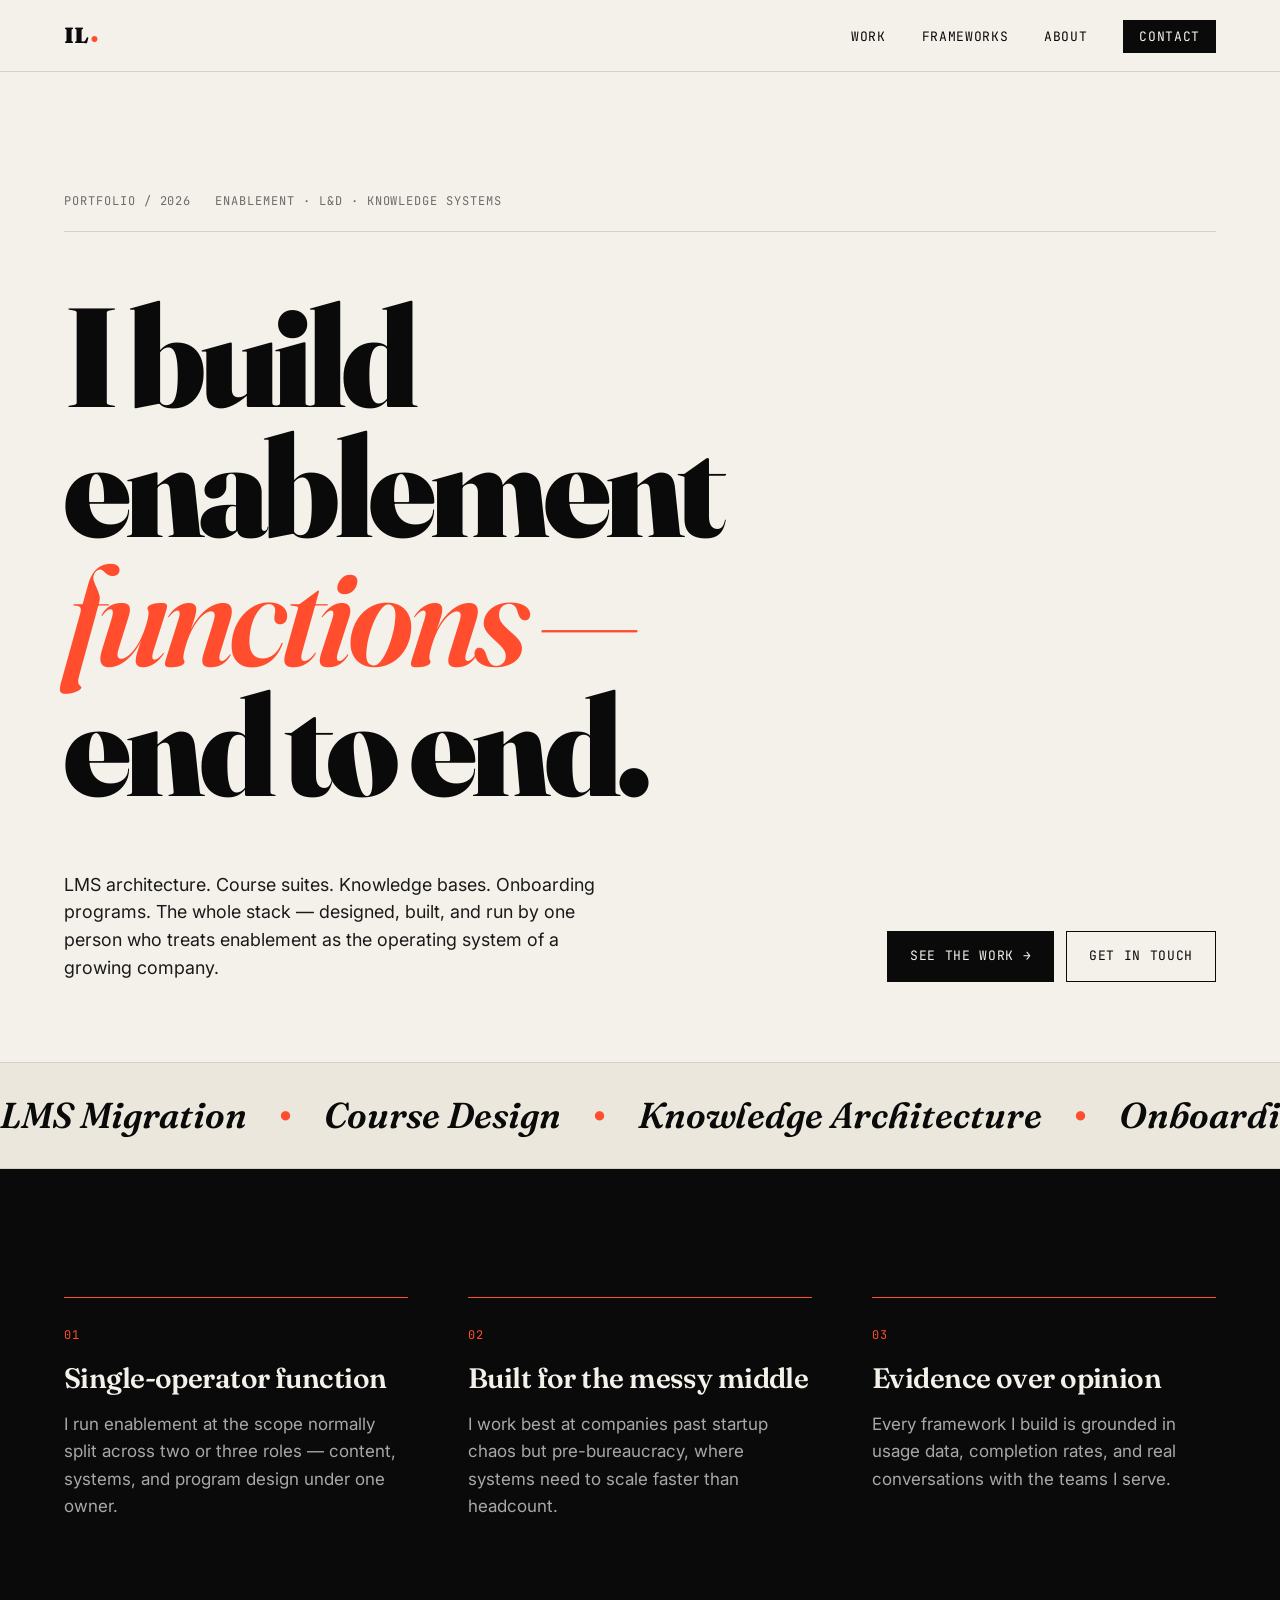
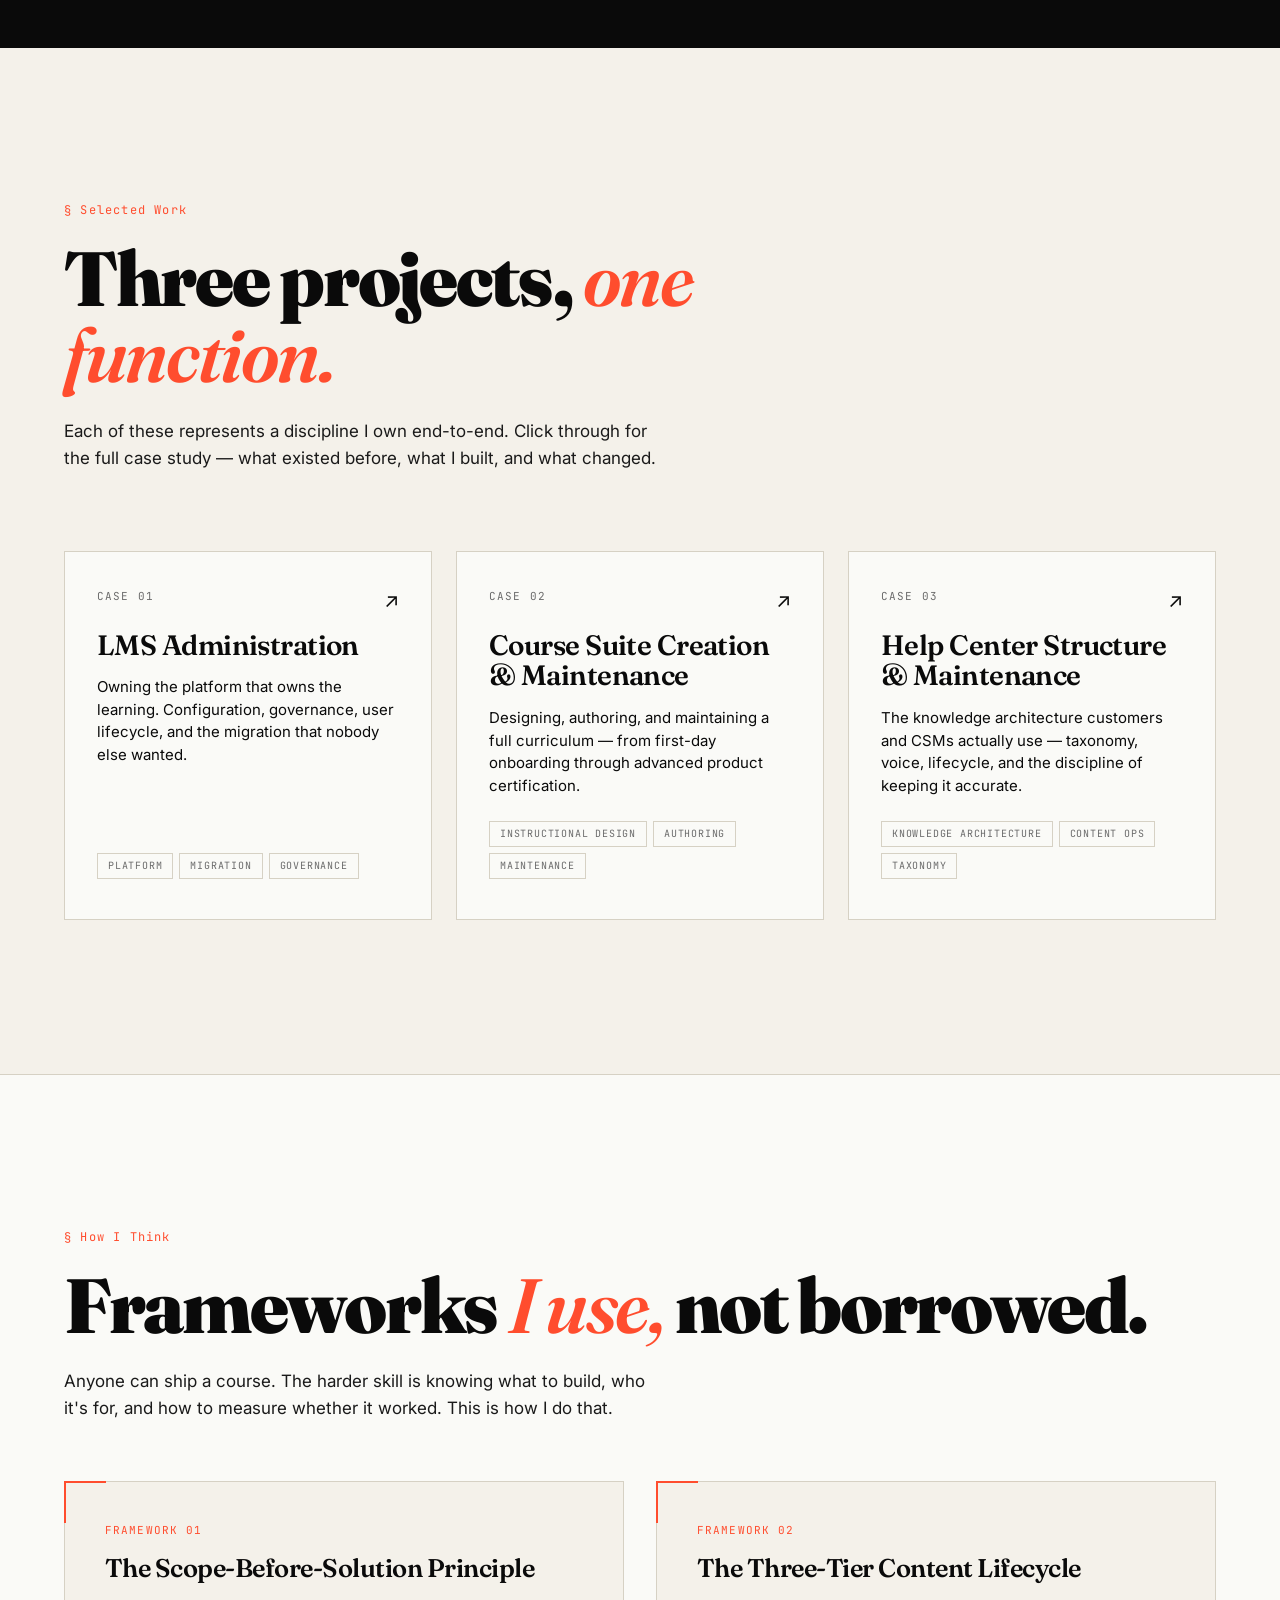
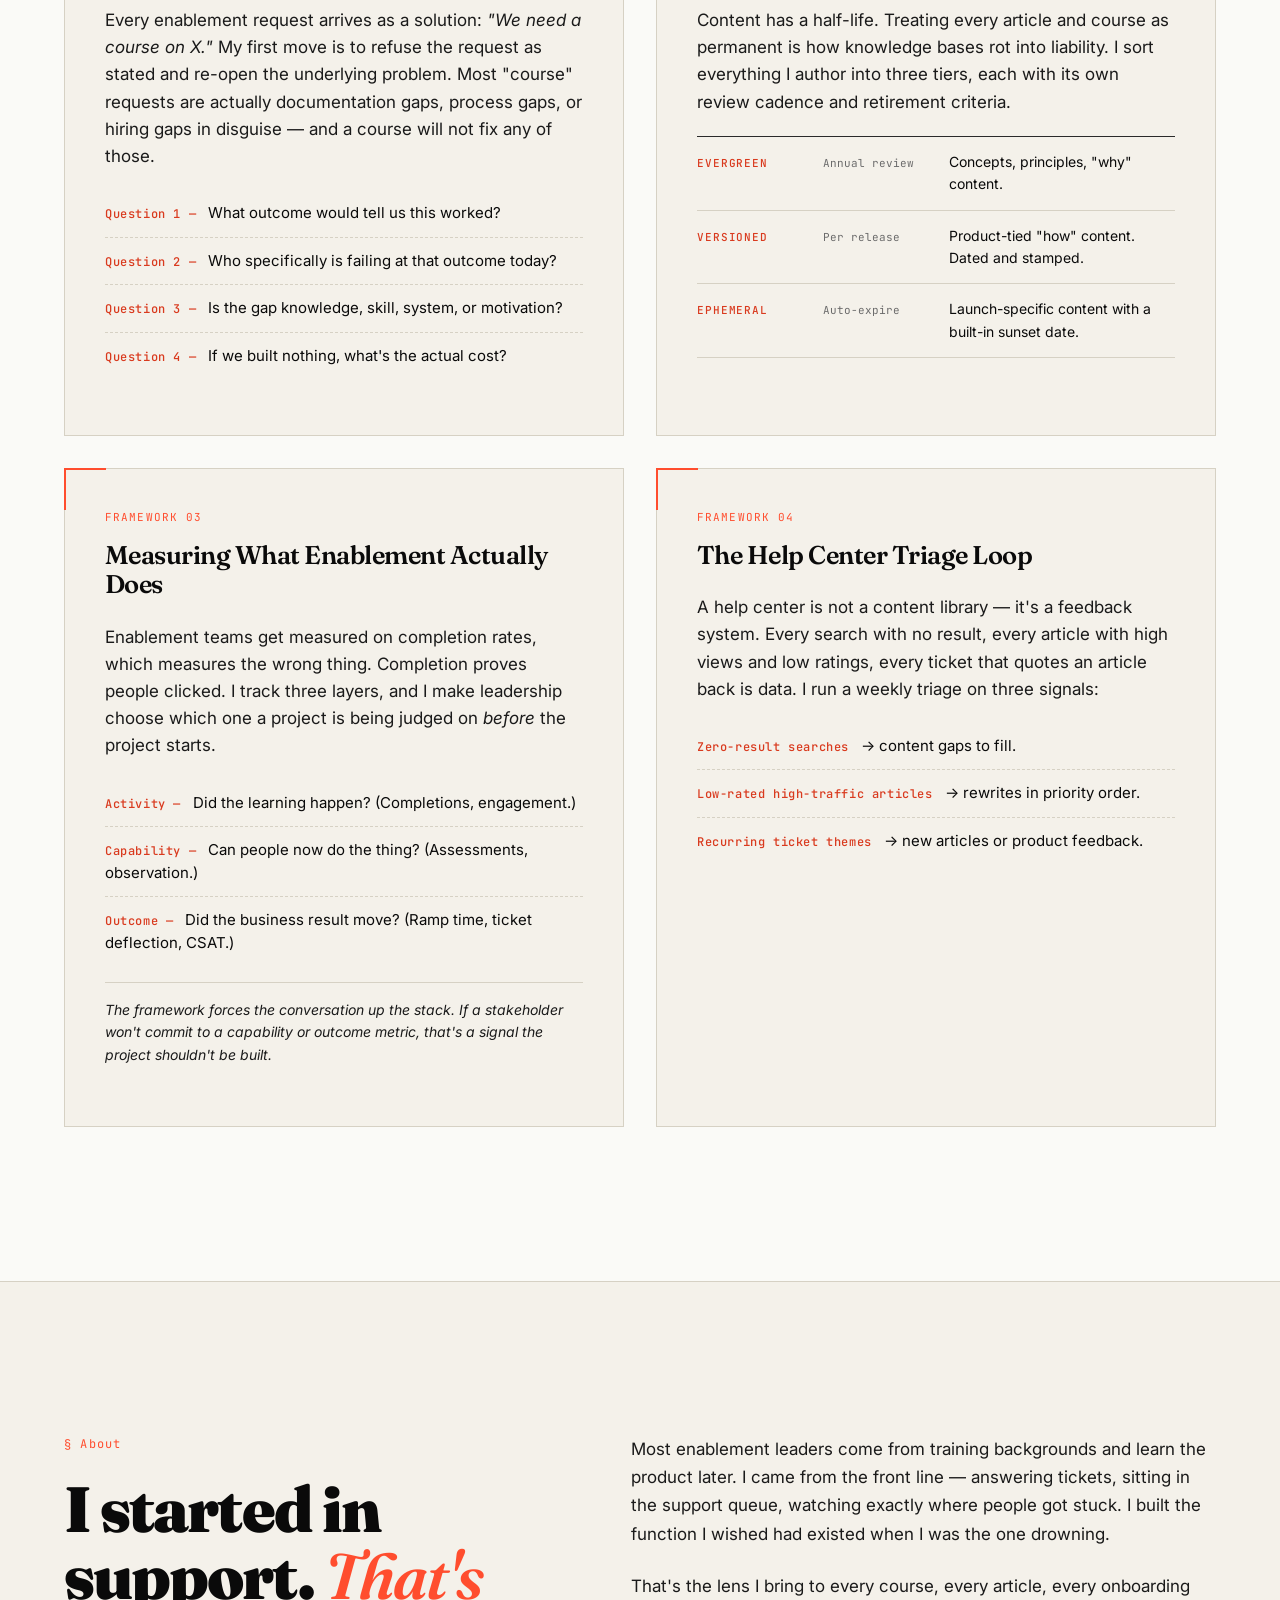
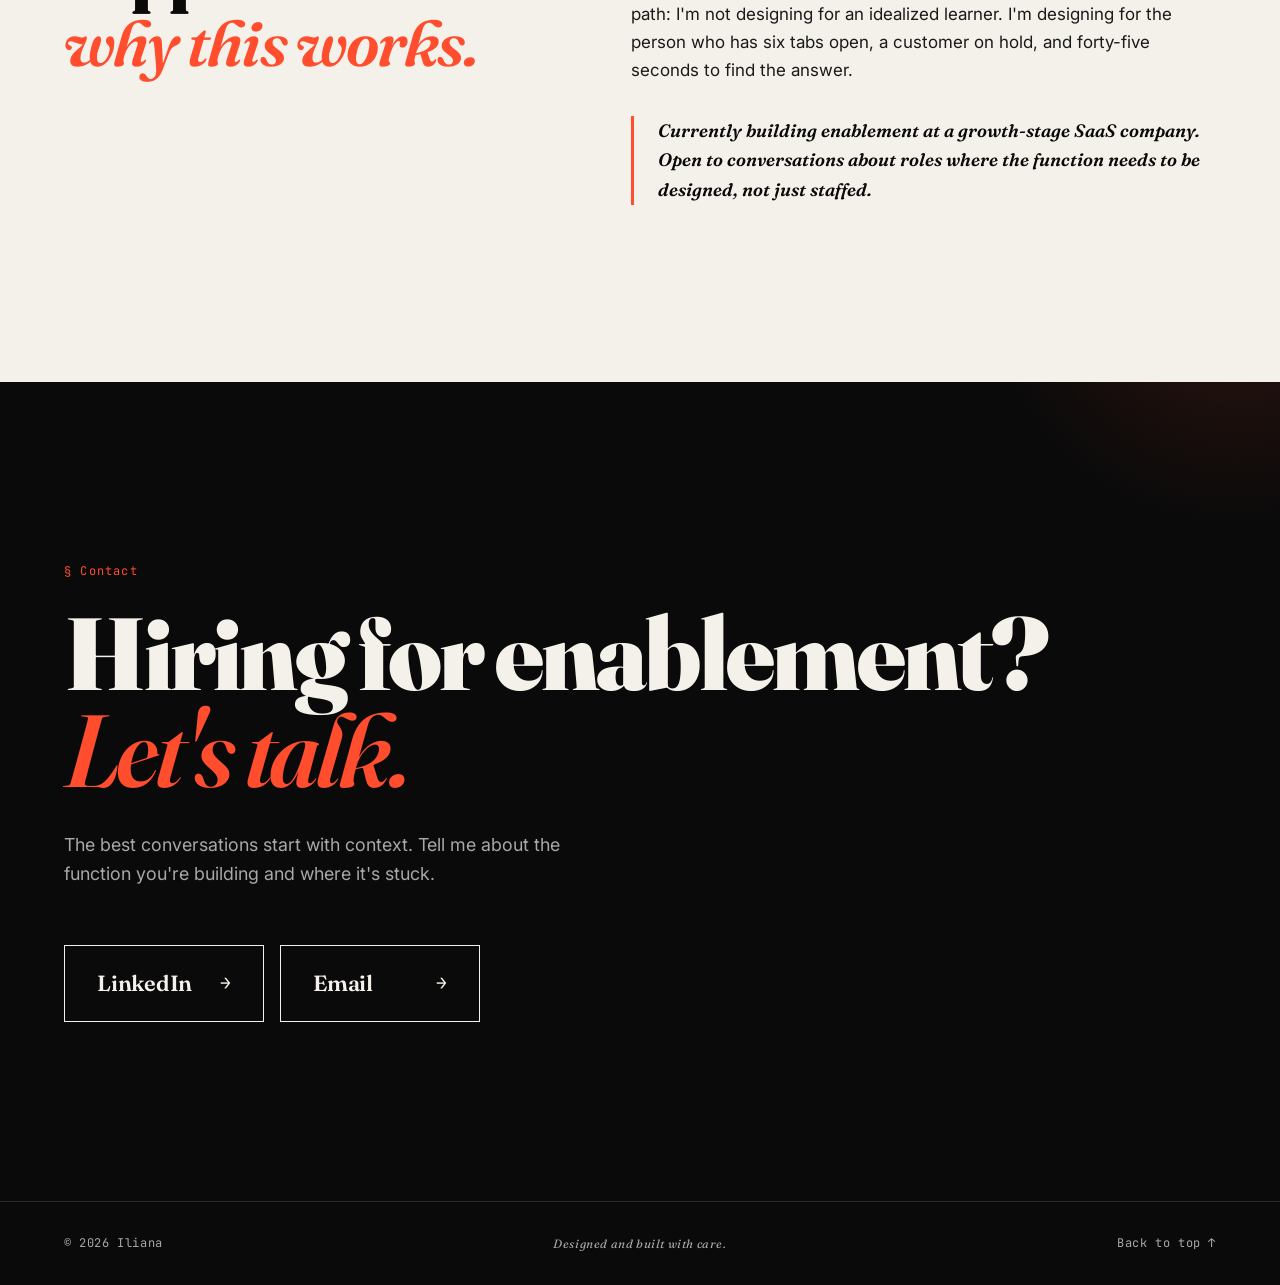
==== index.html @ b363c261 "Add files via upload" ====
<!DOCTYPE html>
<html lang="en">
<head>
<meta charset="UTF-8">
<meta name="viewport" content="width=device-width, initial-scale=1.0">
<title>Iliana — Enablement, Built From Scratch</title>
<meta name="description" content="Enablement leader specializing in LMS architecture, course design, and knowledge systems for fast-moving SaaS companies.">
<link rel="preconnect" href="https://fonts.googleapis.com">
<link rel="preconnect" href="https://fonts.gstatic.com" crossorigin>
<link href="https://fonts.googleapis.com/css2?family=Fraunces:opsz,wght@9..144,400;9..144,600;9..144,900&family=Inter:wght@400;500;600&family=JetBrains+Mono:wght@400;500&display=swap" rel="stylesheet">
<link rel="stylesheet" href="styles.css">
</head>
<body>

<!-- TOP NAV -->
<nav class="nav">
  <div class="nav-inner">
    <a href="#top" class="nav-mark">IL<span class="dot">●</span></a>
    <ul class="nav-links">
      <li><a href="#work">Work</a></li>
      <li><a href="#frameworks">Frameworks</a></li>
      <li><a href="#about">About</a></li>
      <li><a href="#contact" class="nav-cta">Contact</a></li>
    </ul>
  </div>
</nav>

<!-- HERO -->
<header id="top" class="hero">
  <div class="hero-meta">
    <span class="meta-item">PORTFOLIO / 2026</span>
    <span class="meta-item">ENABLEMENT · L&D · KNOWLEDGE SYSTEMS</span>
  </div>

  <h1 class="hero-headline">
    <span class="line">I build</span>
    <span class="line">enablement</span>
    <span class="line italic">functions —</span>
    <span class="line">end to end.</span>
  </h1>

  <div class="hero-sub">
    <p>
      LMS architecture. Course suites. Knowledge bases. Onboarding programs.
      The whole stack — designed, built, and run by one person who treats
      enablement as the operating system of a growing company.
    </p>
    <div class="hero-actions">
      <a href="#work" class="btn-primary">See the work →</a>
      <a href="#contact" class="btn-ghost">Get in touch</a>
    </div>
  </div>

  <div class="hero-marquee" aria-hidden="true">
    <div class="marquee-track">
      <span>LMS Migration</span><span>●</span>
      <span>Course Design</span><span>●</span>
      <span>Knowledge Architecture</span><span>●</span>
      <span>Onboarding</span><span>●</span>
      <span>Needs Analysis</span><span>●</span>
      <span>Content Strategy</span><span>●</span>
      <span>LMS Migration</span><span>●</span>
      <span>Course Design</span><span>●</span>
      <span>Knowledge Architecture</span><span>●</span>
      <span>Onboarding</span><span>●</span>
      <span>Needs Analysis</span><span>●</span>
      <span>Content Strategy</span><span>●</span>
    </div>
  </div>
</header>

<!-- POSITIONING STRIP -->
<section class="strip">
  <div class="strip-inner">
    <div class="strip-block">
      <span class="strip-num">01</span>
      <h3>Single-operator function</h3>
      <p>I run enablement at the scope normally split across two or three roles — content, systems, and program design under one owner.</p>
    </div>
    <div class="strip-block">
      <span class="strip-num">02</span>
      <h3>Built for the messy middle</h3>
      <p>I work best at companies past startup chaos but pre-bureaucracy, where systems need to scale faster than headcount.</p>
    </div>
    <div class="strip-block">
      <span class="strip-num">03</span>
      <h3>Evidence over opinion</h3>
      <p>Every framework I build is grounded in usage data, completion rates, and real conversations with the teams I serve.</p>
    </div>
  </div>
</section>

<!-- WORK -->
<section id="work" class="work">
  <div class="section-head">
    <span class="kicker">§ Selected Work</span>
    <h2 class="section-title">Three projects, <em>one function.</em></h2>
    <p class="section-lede">
      Each of these represents a discipline I own end-to-end. Click through
      for the full case study — what existed before, what I built, and what changed.
    </p>
  </div>

  <div class="case-grid">
    <a href="case-lms.html" class="case-card">
      <div class="case-num">CASE 01</div>
      <h3 class="case-title">LMS Administration</h3>
      <p class="case-desc">
        Owning the platform that owns the learning. Configuration, governance,
        user lifecycle, and the migration that nobody else wanted.
      </p>
      <div class="case-tags">
        <span>Platform</span><span>Migration</span><span>Governance</span>
      </div>
      <div class="case-arrow">↗</div>
    </a>

    <a href="case-courses.html" class="case-card">
      <div class="case-num">CASE 02</div>
      <h3 class="case-title">Course Suite Creation &amp; Maintenance</h3>
      <p class="case-desc">
        Designing, authoring, and maintaining a full curriculum — from
        first-day onboarding through advanced product certification.
      </p>
      <div class="case-tags">
        <span>Instructional Design</span><span>Authoring</span><span>Maintenance</span>
      </div>
      <div class="case-arrow">↗</div>
    </a>

    <a href="case-helpcenter.html" class="case-card">
      <div class="case-num">CASE 03</div>
      <h3 class="case-title">Help Center Structure &amp; Maintenance</h3>
      <p class="case-desc">
        The knowledge architecture customers and CSMs actually use —
        taxonomy, voice, lifecycle, and the discipline of keeping it accurate.
      </p>
      <div class="case-tags">
        <span>Knowledge Architecture</span><span>Content Ops</span><span>Taxonomy</span>
      </div>
      <div class="case-arrow">↗</div>
    </a>
  </div>
</section>

<!-- FRAMEWORKS -->
<section id="frameworks" class="frameworks">
  <div class="section-head">
    <span class="kicker">§ How I Think</span>
    <h2 class="section-title">Frameworks <em>I use,</em> not borrowed.</h2>
    <p class="section-lede">
      Anyone can ship a course. The harder skill is knowing what to build,
      who it's for, and how to measure whether it worked. This is how I do that.
    </p>
  </div>

  <div class="fw-grid">

    <article class="fw-card">
      <header class="fw-head">
        <span class="fw-tag">FRAMEWORK 01</span>
        <h3>The Scope-Before-Solution Principle</h3>
      </header>
      <p>
        Every enablement request arrives as a solution: <em>"We need a course on X."</em>
        My first move is to refuse the request as stated and re-open the underlying problem.
        Most "course" requests are actually documentation gaps, process gaps, or hiring gaps
        in disguise — and a course will not fix any of those.
      </p>
      <ul class="fw-list">
        <li><strong>Question 1 —</strong> What outcome would tell us this worked?</li>
        <li><strong>Question 2 —</strong> Who specifically is failing at that outcome today?</li>
        <li><strong>Question 3 —</strong> Is the gap knowledge, skill, system, or motivation?</li>
        <li><strong>Question 4 —</strong> If we built nothing, what's the actual cost?</li>
      </ul>
    </article>

    <article class="fw-card">
      <header class="fw-head">
        <span class="fw-tag">FRAMEWORK 02</span>
        <h3>The Three-Tier Content Lifecycle</h3>
      </header>
      <p>
        Content has a half-life. Treating every article and course as permanent is
        how knowledge bases rot into liability. I sort everything I author into three tiers,
        each with its own review cadence and retirement criteria.
      </p>
      <div class="tier-table">
        <div class="tier-row">
          <span class="tier-label">EVERGREEN</span>
          <span class="tier-cad">Annual review</span>
          <span class="tier-desc">Concepts, principles, "why" content.</span>
        </div>
        <div class="tier-row">
          <span class="tier-label">VERSIONED</span>
          <span class="tier-cad">Per release</span>
          <span class="tier-desc">Product-tied "how" content. Dated and stamped.</span>
        </div>
        <div class="tier-row">
          <span class="tier-label">EPHEMERAL</span>
          <span class="tier-cad">Auto-expire</span>
          <span class="tier-desc">Launch-specific content with a built-in sunset date.</span>
        </div>
      </div>
    </article>

    <article class="fw-card">
      <header class="fw-head">
        <span class="fw-tag">FRAMEWORK 03</span>
        <h3>Measuring What Enablement Actually Does</h3>
      </header>
      <p>
        Enablement teams get measured on completion rates, which measures the wrong thing.
        Completion proves people clicked. I track three layers, and I make leadership choose
        which one a project is being judged on <em>before</em> the project starts.
      </p>
      <ul class="fw-list">
        <li><strong>Activity —</strong> Did the learning happen? (Completions, engagement.)</li>
        <li><strong>Capability —</strong> Can people now do the thing? (Assessments, observation.)</li>
        <li><strong>Outcome —</strong> Did the business result move? (Ramp time, ticket deflection, CSAT.)</li>
      </ul>
      <p class="fw-coda">
        The framework forces the conversation up the stack. If a stakeholder won't commit
        to a capability or outcome metric, that's a signal the project shouldn't be built.
      </p>
    </article>

    <article class="fw-card">
      <header class="fw-head">
        <span class="fw-tag">FRAMEWORK 04</span>
        <h3>The Help Center Triage Loop</h3>
      </header>
      <p>
        A help center is not a content library — it's a feedback system. Every search
        with no result, every article with high views and low ratings, every ticket
        that quotes an article back is data. I run a weekly triage on three signals:
      </p>
      <ul class="fw-list">
        <li><strong>Zero-result searches</strong> → content gaps to fill.</li>
        <li><strong>Low-rated high-traffic articles</strong> → rewrites in priority order.</li>
        <li><strong>Recurring ticket themes</strong> → new articles or product feedback.</li>
      </ul>
    </article>

  </div>
</section>

<!-- ABOUT -->
<section id="about" class="about">
  <div class="about-grid">
    <div class="about-left">
      <span class="kicker">§ About</span>
      <h2>I started in support. <em>That's why this works.</em></h2>
    </div>
    <div class="about-right">
      <p>
        Most enablement leaders come from training backgrounds and learn the
        product later. I came from the front line — answering tickets, sitting
        in the support queue, watching exactly where people got stuck. I built
        the function I wished had existed when I was the one drowning.
      </p>
      <p>
        That's the lens I bring to every course, every article, every onboarding
        path: I'm not designing for an idealized learner. I'm designing for the
        person who has six tabs open, a customer on hold, and forty-five seconds
        to find the answer.
      </p>
      <p class="about-coda">
        Currently building enablement at a growth-stage SaaS company. Open to
        conversations about roles where the function needs to be designed,
        not just staffed.
      </p>
    </div>
  </div>
</section>

<!-- CONTACT -->
<section id="contact" class="contact">
  <div class="contact-inner">
    <span class="kicker light">§ Contact</span>
    <h2 class="contact-headline">
      Hiring for enablement?<br>
      <em>Let's talk.</em>
    </h2>
    <p class="contact-sub">
      The best conversations start with context. Tell me about the function
      you're building and where it's stuck.
    </p>
    <div class="contact-links">
      <a href="https://www.linkedin.com/in/ilianagarcia22/" target="_blank" rel="noopener" class="contact-btn">
        <span class="btn-label">LinkedIn</span>
        <span class="btn-arrow">→</span>
      </a>
      <a href="mailto:ilianag33@gmail.com" class="contact-btn">
        <span class="btn-label">Email</span>
        <span class="btn-arrow">→</span>
      </a>
    </div>
  </div>
</section>

<!-- FOOTER -->
<footer class="footer">
  <div class="footer-inner">
    <span>© 2026 Iliana</span>
    <span class="footer-mid">Designed and built with care.</span>
    <a href="#top">Back to top ↑</a>
  </div>
</footer>

</body>
</html>
---- styles.css ----
/* ==========================================================================
   PORTFOLIO — BOLD EDITORIAL
   Black, bone, electric coral. Fraunces display, Inter body, JetBrains mono.
   ========================================================================== */

:root {
  --ink: #0a0a0a;
  --ink-soft: #1a1a1a;
  --bone: #f4f1ea;
  --bone-soft: #ebe7dd;
  --paper: #fafaf7;
  --rule: #2a2a2a;
  --rule-light: #d6d1c4;
  --accent: #ff4d2e;
  --accent-deep: #d93a1e;
  --muted: #6b6b6b;
  --muted-light: #a8a8a8;

  --serif: 'Fraunces', 'Times New Roman', serif;
  --sans: 'Inter', system-ui, sans-serif;
  --mono: 'JetBrains Mono', 'Courier New', monospace;

  --container: 1280px;
  --gutter: clamp(24px, 5vw, 80px);
}

* { box-sizing: border-box; margin: 0; padding: 0; }

html { scroll-behavior: smooth; }

body {
  background: var(--bone);
  color: var(--ink);
  font-family: var(--sans);
  font-size: 17px;
  line-height: 1.6;
  -webkit-font-smoothing: antialiased;
  text-rendering: optimizeLegibility;
}

a { color: inherit; text-decoration: none; }

em { font-style: italic; }

/* ============== NAV ============== */
.nav {
  position: sticky;
  top: 0;
  z-index: 100;
  background: rgba(244, 241, 234, 0.85);
  backdrop-filter: blur(12px);
  border-bottom: 1px solid var(--rule-light);
}

.nav-inner {
  max-width: var(--container);
  margin: 0 auto;
  padding: 18px var(--gutter);
  display: flex;
  align-items: center;
  justify-content: space-between;
}

.nav-mark {
  font-family: var(--serif);
  font-weight: 900;
  font-size: 22px;
  letter-spacing: -0.02em;
  display: flex;
  align-items: baseline;
  gap: 2px;
}

.nav-mark .dot {
  color: var(--accent);
  font-size: 14px;
}

.nav-links {
  display: flex;
  gap: 36px;
  list-style: none;
  align-items: center;
}

.nav-links a {
  font-family: var(--mono);
  font-size: 13px;
  text-transform: uppercase;
  letter-spacing: 0.05em;
  color: var(--ink);
  position: relative;
  padding: 4px 0;
  transition: color 0.2s;
}

.nav-links a::after {
  content: '';
  position: absolute;
  bottom: 0;
  left: 0;
  width: 0;
  height: 1px;
  background: var(--accent);
  transition: width 0.3s ease;
}

.nav-links a:hover::after { width: 100%; }

.nav-links .nav-cta {
  background: var(--ink);
  color: var(--bone);
  padding: 8px 16px;
}

.nav-links .nav-cta::after { display: none; }
.nav-links .nav-cta:hover { background: var(--accent); }

/* ============== HERO ============== */
.hero {
  max-width: var(--container);
  margin: 0 auto;
  padding: clamp(60px, 10vw, 120px) var(--gutter) 0;
  position: relative;
  overflow: hidden;
}

.hero-meta {
  display: flex;
  gap: 24px;
  flex-wrap: wrap;
  margin-bottom: 60px;
  padding-bottom: 20px;
  border-bottom: 1px solid var(--rule-light);
}

.meta-item {
  font-family: var(--mono);
  font-size: 12px;
  letter-spacing: 0.08em;
  color: var(--muted);
}

.hero-headline {
  font-family: var(--serif);
  font-weight: 900;
  font-size: clamp(56px, 11vw, 168px);
  line-height: 0.92;
  letter-spacing: -0.04em;
  margin-bottom: 60px;
  font-variation-settings: "opsz" 144;
}

.hero-headline .line {
  display: block;
  opacity: 0;
  transform: translateY(20px);
  animation: lineRise 0.8s cubic-bezier(0.2, 0.8, 0.2, 1) forwards;
}

.hero-headline .line:nth-child(1) { animation-delay: 0.05s; }
.hero-headline .line:nth-child(2) { animation-delay: 0.15s; }
.hero-headline .line:nth-child(3) { animation-delay: 0.25s; color: var(--accent); }
.hero-headline .line:nth-child(4) { animation-delay: 0.35s; }

@keyframes lineRise {
  to { opacity: 1; transform: translateY(0); }
}

.hero-headline .italic {
  font-style: italic;
  font-weight: 600;
}

.hero-sub {
  display: grid;
  grid-template-columns: 1fr auto;
  gap: 60px;
  align-items: end;
  margin-bottom: 80px;
  opacity: 0;
  animation: lineRise 0.8s 0.5s cubic-bezier(0.2, 0.8, 0.2, 1) forwards;
}

.hero-sub p {
  max-width: 540px;
  font-size: clamp(17px, 1.4vw, 21px);
  line-height: 1.55;
  color: var(--ink-soft);
}

.hero-actions {
  display: flex;
  gap: 12px;
  flex-shrink: 0;
}

.btn-primary, .btn-ghost {
  display: inline-flex;
  align-items: center;
  font-family: var(--mono);
  font-size: 13px;
  text-transform: uppercase;
  letter-spacing: 0.05em;
  padding: 14px 22px;
  transition: all 0.2s;
  white-space: nowrap;
}

.btn-primary {
  background: var(--ink);
  color: var(--bone);
  border: 1px solid var(--ink);
}

.btn-primary:hover {
  background: var(--accent);
  border-color: var(--accent);
  transform: translate(-2px, -2px);
  box-shadow: 4px 4px 0 var(--ink);
}

.btn-ghost {
  background: transparent;
  border: 1px solid var(--ink);
  color: var(--ink);
}

.btn-ghost:hover {
  background: var(--ink);
  color: var(--bone);
}

/* MARQUEE */
.hero-marquee {
  margin: 0 calc(-1 * var(--gutter));
  padding: 24px 0;
  border-top: 1px solid var(--rule-light);
  border-bottom: 1px solid var(--rule-light);
  overflow: hidden;
  background: var(--bone-soft);
}

.marquee-track {
  display: flex;
  gap: 32px;
  white-space: nowrap;
  font-family: var(--serif);
  font-style: italic;
  font-weight: 600;
  font-size: clamp(24px, 3vw, 36px);
  animation: marquee 40s linear infinite;
}

.marquee-track span {
  flex-shrink: 0;
}

.marquee-track span:nth-child(even) {
  color: var(--accent);
  font-style: normal;
  font-size: 0.6em;
  align-self: center;
}

@keyframes marquee {
  to { transform: translateX(-50%); }
}

/* ============== STRIP ============== */
.strip {
  background: var(--ink);
  color: var(--bone);
  padding: clamp(80px, 10vw, 140px) 0;
}

.strip-inner {
  max-width: var(--container);
  margin: 0 auto;
  padding: 0 var(--gutter);
  display: grid;
  grid-template-columns: repeat(3, 1fr);
  gap: 60px;
}

.strip-block {
  position: relative;
  padding-top: 28px;
  border-top: 1px solid var(--accent);
}

.strip-num {
  font-family: var(--mono);
  font-size: 12px;
  color: var(--accent);
  letter-spacing: 0.1em;
  display: block;
  margin-bottom: 16px;
}

.strip-block h3 {
  font-family: var(--serif);
  font-size: clamp(22px, 2.2vw, 30px);
  font-weight: 600;
  letter-spacing: -0.02em;
  line-height: 1.2;
  margin-bottom: 16px;
}

.strip-block p {
  color: var(--muted-light);
  line-height: 1.6;
}

/* ============== SECTION HEADERS ============== */
.section-head {
  max-width: 800px;
  margin-bottom: 80px;
}

.kicker {
  font-family: var(--mono);
  font-size: 12px;
  letter-spacing: 0.1em;
  color: var(--accent);
  display: block;
  margin-bottom: 20px;
}

.kicker.light { color: var(--accent); }

.section-title {
  font-family: var(--serif);
  font-weight: 900;
  font-size: clamp(40px, 6vw, 80px);
  line-height: 1;
  letter-spacing: -0.03em;
  margin-bottom: 24px;
}

.section-title em {
  font-weight: 600;
  color: var(--accent);
}

.section-lede {
  font-size: clamp(17px, 1.3vw, 20px);
  color: var(--ink-soft);
  max-width: 600px;
  line-height: 1.55;
}

/* ============== WORK ============== */
.work {
  max-width: var(--container);
  margin: 0 auto;
  padding: clamp(100px, 12vw, 160px) var(--gutter);
}

.case-grid {
  display: grid;
  grid-template-columns: repeat(3, 1fr);
  gap: 24px;
}

.case-card {
  background: var(--paper);
  border: 1px solid var(--rule-light);
  padding: 36px 32px 32px;
  position: relative;
  transition: all 0.3s cubic-bezier(0.2, 0.8, 0.2, 1);
  display: flex;
  flex-direction: column;
  min-height: 360px;
}

.case-card:hover {
  background: var(--ink);
  color: var(--bone);
  border-color: var(--ink);
  transform: translate(-4px, -4px);
  box-shadow: 8px 8px 0 var(--accent);
}

.case-card:hover .case-num,
.case-card:hover .case-tags span {
  color: var(--accent);
  border-color: var(--accent);
}

.case-card:hover .case-arrow {
  color: var(--accent);
  transform: translate(4px, -4px);
}

.case-num {
  font-family: var(--mono);
  font-size: 11px;
  letter-spacing: 0.1em;
  color: var(--muted);
  margin-bottom: 24px;
  transition: color 0.2s;
}

.case-title {
  font-family: var(--serif);
  font-weight: 600;
  font-size: 28px;
  line-height: 1.1;
  letter-spacing: -0.02em;
  margin-bottom: 16px;
}

.case-desc {
  font-size: 15px;
  line-height: 1.5;
  margin-bottom: 24px;
  flex-grow: 1;
}

.case-tags {
  display: flex;
  flex-wrap: wrap;
  gap: 6px;
  margin-bottom: 8px;
}

.case-tags span {
  font-family: var(--mono);
  font-size: 10px;
  letter-spacing: 0.08em;
  text-transform: uppercase;
  padding: 4px 10px;
  border: 1px solid var(--rule-light);
  color: var(--muted);
  transition: all 0.2s;
}

.case-arrow {
  position: absolute;
  top: 32px;
  right: 32px;
  font-size: 20px;
  transition: all 0.3s;
}

/* ============== FRAMEWORKS ============== */
.frameworks {
  background: var(--paper);
  border-top: 1px solid var(--rule-light);
  border-bottom: 1px solid var(--rule-light);
}

.frameworks > .section-head {
  max-width: var(--container);
  margin: 0 auto;
  padding: clamp(100px, 12vw, 160px) var(--gutter) 0;
}

.fw-grid {
  max-width: var(--container);
  margin: 0 auto;
  padding: 60px var(--gutter) clamp(100px, 12vw, 160px);
  display: grid;
  grid-template-columns: repeat(2, 1fr);
  gap: 32px;
}

.fw-card {
  background: var(--bone);
  border: 1px solid var(--rule-light);
  padding: 40px;
  position: relative;
}

.fw-card::before {
  content: '';
  position: absolute;
  top: -1px;
  left: -1px;
  width: 40px;
  height: 40px;
  border-top: 2px solid var(--accent);
  border-left: 2px solid var(--accent);
}

.fw-head {
  margin-bottom: 24px;
}

.fw-tag {
  font-family: var(--mono);
  font-size: 11px;
  letter-spacing: 0.1em;
  color: var(--accent);
  display: block;
  margin-bottom: 14px;
}

.fw-card h3 {
  font-family: var(--serif);
  font-weight: 600;
  font-size: clamp(24px, 2vw, 30px);
  line-height: 1.15;
  letter-spacing: -0.02em;
}

.fw-card p {
  margin-bottom: 20px;
  line-height: 1.6;
  color: var(--ink-soft);
}

.fw-list {
  list-style: none;
  margin: 16px 0;
  padding: 0;
}

.fw-list li {
  padding: 12px 0;
  border-bottom: 1px dashed var(--rule-light);
  font-size: 15px;
  line-height: 1.5;
}

.fw-list li:last-child { border-bottom: none; }

.fw-list strong {
  font-family: var(--mono);
  font-size: 12px;
  letter-spacing: 0.05em;
  color: var(--accent-deep);
  font-weight: 500;
  margin-right: 8px;
}

.fw-coda {
  font-style: italic;
  color: var(--muted);
  font-size: 14px;
  margin-top: 16px;
  padding-top: 16px;
  border-top: 1px solid var(--rule-light);
}

.tier-table {
  margin: 16px 0;
  border-top: 1px solid var(--rule);
}

.tier-row {
  display: grid;
  grid-template-columns: 110px 110px 1fr;
  gap: 16px;
  padding: 14px 0;
  border-bottom: 1px solid var(--rule-light);
  align-items: baseline;
  font-size: 14px;
}

.tier-label {
  font-family: var(--mono);
  font-size: 11px;
  letter-spacing: 0.08em;
  color: var(--accent-deep);
  font-weight: 500;
}

.tier-cad {
  font-family: var(--mono);
  font-size: 11px;
  color: var(--muted);
}

/* ============== ABOUT ============== */
.about {
  max-width: var(--container);
  margin: 0 auto;
  padding: clamp(100px, 12vw, 160px) var(--gutter);
}

.about-grid {
  display: grid;
  grid-template-columns: 1fr 1.2fr;
  gap: 80px;
  align-items: start;
}

.about-left h2 {
  font-family: var(--serif);
  font-weight: 900;
  font-size: clamp(36px, 5vw, 64px);
  line-height: 1.05;
  letter-spacing: -0.03em;
  margin-top: 20px;
}

.about-left h2 em {
  color: var(--accent);
  font-weight: 600;
}

.about-right p {
  font-size: clamp(17px, 1.3vw, 19px);
  line-height: 1.65;
  margin-bottom: 24px;
  color: var(--ink-soft);
}

.about-right .about-coda {
  font-family: var(--serif);
  font-style: italic;
  font-weight: 600;
  color: var(--ink);
  font-size: clamp(18px, 1.4vw, 22px);
  border-left: 3px solid var(--accent);
  padding-left: 24px;
  margin-top: 32px;
}

/* ============== CONTACT ============== */
.contact {
  background: var(--ink);
  color: var(--bone);
  padding: clamp(120px, 14vw, 200px) var(--gutter);
  position: relative;
  overflow: hidden;
}

.contact::before {
  content: '';
  position: absolute;
  top: -50%;
  right: -20%;
  width: 600px;
  height: 600px;
  background: radial-gradient(circle, var(--accent) 0%, transparent 60%);
  opacity: 0.15;
  pointer-events: none;
}

.contact-inner {
  max-width: var(--container);
  margin: 0 auto;
  position: relative;
}

.contact-headline {
  font-family: var(--serif);
  font-weight: 900;
  font-size: clamp(48px, 8vw, 110px);
  line-height: 0.95;
  letter-spacing: -0.03em;
  margin: 24px 0 32px;
}

.contact-headline em {
  color: var(--accent);
  font-weight: 600;
}

.contact-sub {
  font-size: clamp(17px, 1.4vw, 21px);
  color: var(--muted-light);
  max-width: 540px;
  margin-bottom: 56px;
}

.contact-links {
  display: flex;
  gap: 16px;
  flex-wrap: wrap;
}

.contact-btn {
  display: inline-flex;
  align-items: center;
  gap: 16px;
  background: transparent;
  border: 1px solid var(--bone);
  padding: 20px 32px;
  transition: all 0.2s;
  min-width: 200px;
}

.contact-btn:hover {
  background: var(--accent);
  border-color: var(--accent);
  transform: translate(-2px, -2px);
  box-shadow: 4px 4px 0 var(--bone);
}

.btn-label {
  font-family: var(--serif);
  font-size: 22px;
  font-weight: 600;
  letter-spacing: -0.01em;
}

.btn-arrow {
  font-family: var(--mono);
  font-size: 18px;
  margin-left: auto;
  transition: transform 0.2s;
}

.contact-btn:hover .btn-arrow {
  transform: translateX(4px);
}

/* ============== FOOTER ============== */
.footer {
  background: var(--ink);
  color: var(--muted-light);
  border-top: 1px solid var(--rule);
  padding: 32px 0;
}

.footer-inner {
  max-width: var(--container);
  margin: 0 auto;
  padding: 0 var(--gutter);
  display: flex;
  justify-content: space-between;
  align-items: center;
  font-family: var(--mono);
  font-size: 12px;
  letter-spacing: 0.05em;
  flex-wrap: wrap;
  gap: 16px;
}

.footer-mid {
  font-style: italic;
  font-family: var(--serif);
  text-transform: none;
}

.footer a:hover { color: var(--accent); }

/* ============== RESPONSIVE ============== */
@media (max-width: 960px) {
  .nav-links { gap: 20px; }
  .nav-links li:not(:last-child) { display: none; }

  .hero-sub {
    grid-template-columns: 1fr;
    gap: 32px;
  }

  .strip-inner,
  .case-grid,
  .fw-grid,
  .about-grid {
    grid-template-columns: 1fr;
    gap: 40px;
  }

  .case-card { min-height: auto; }

  .tier-row {
    grid-template-columns: 1fr;
    gap: 4px;
  }
}

@media (max-width: 600px) {
  .hero-meta { gap: 12px; }
  .hero-actions { flex-direction: column; align-items: stretch; }
  .btn-primary, .btn-ghost { justify-content: center; }
  .footer-inner { flex-direction: column; text-align: center; }
}
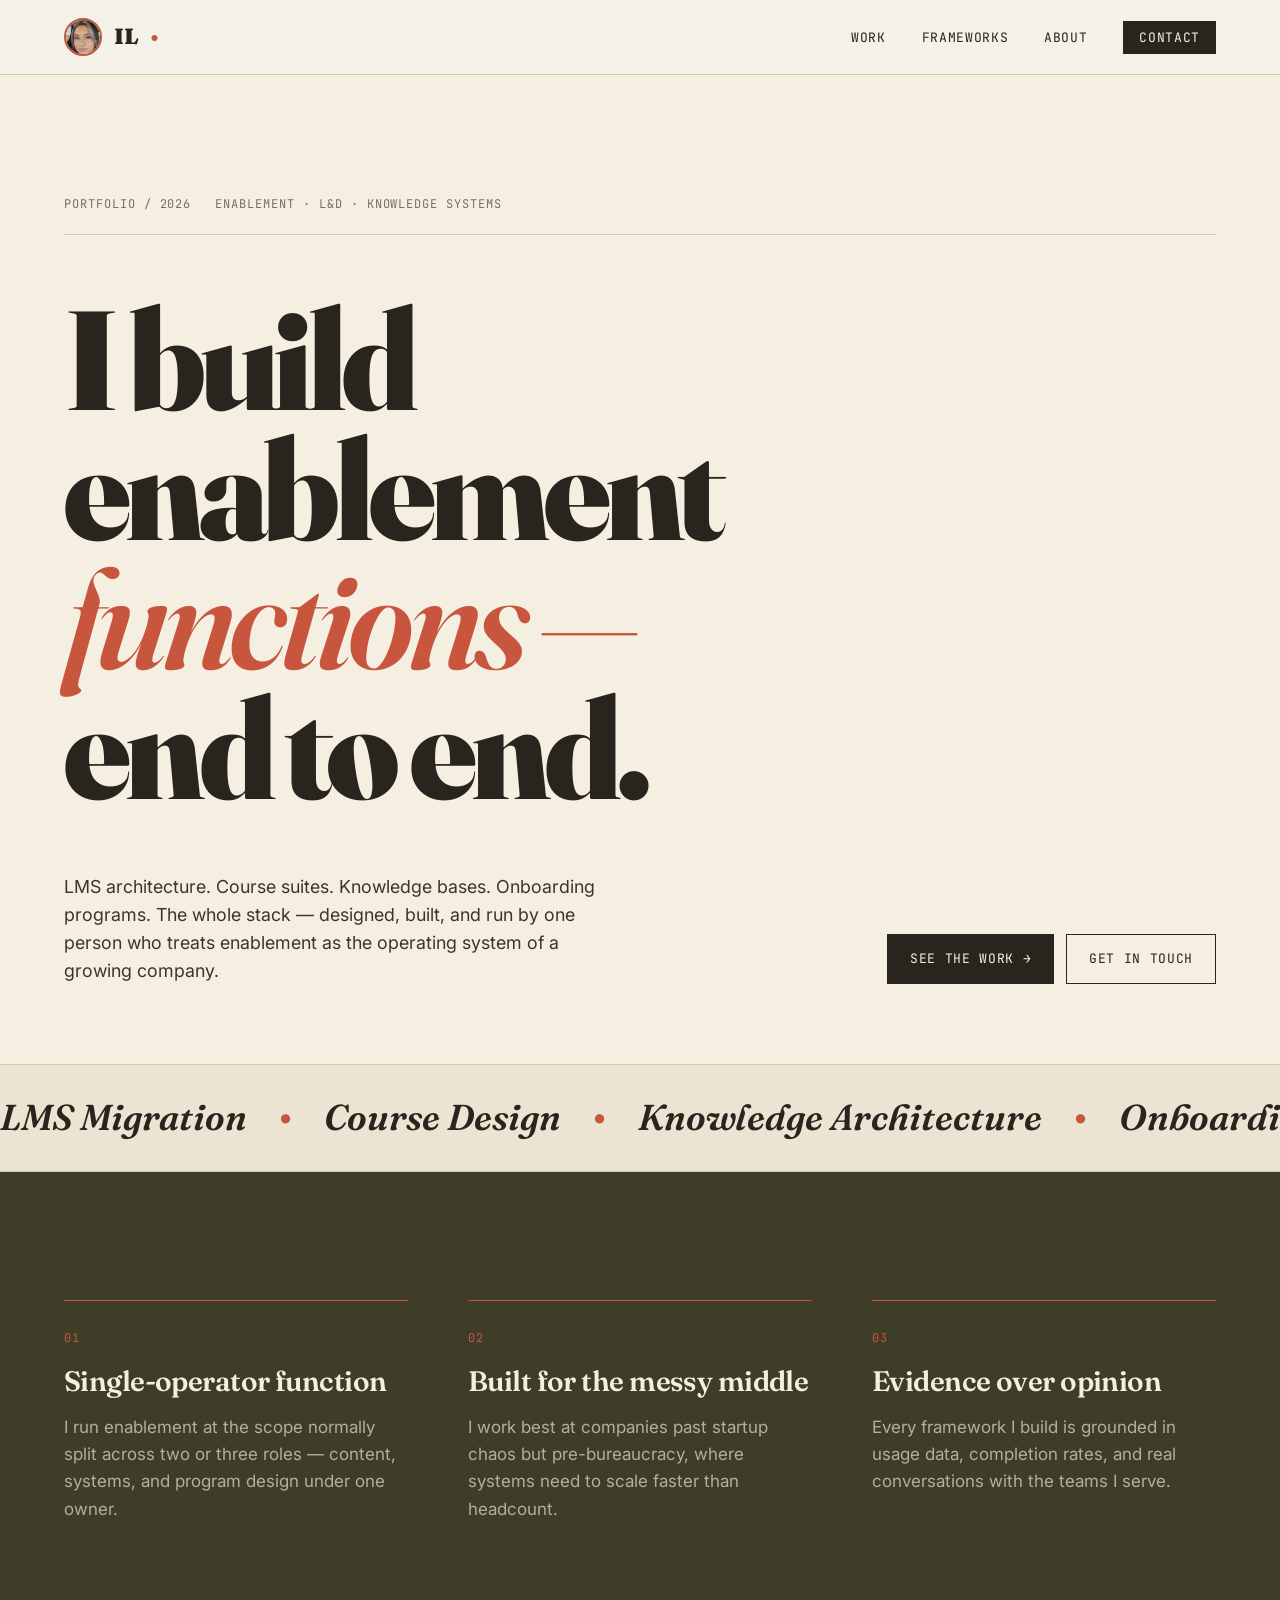
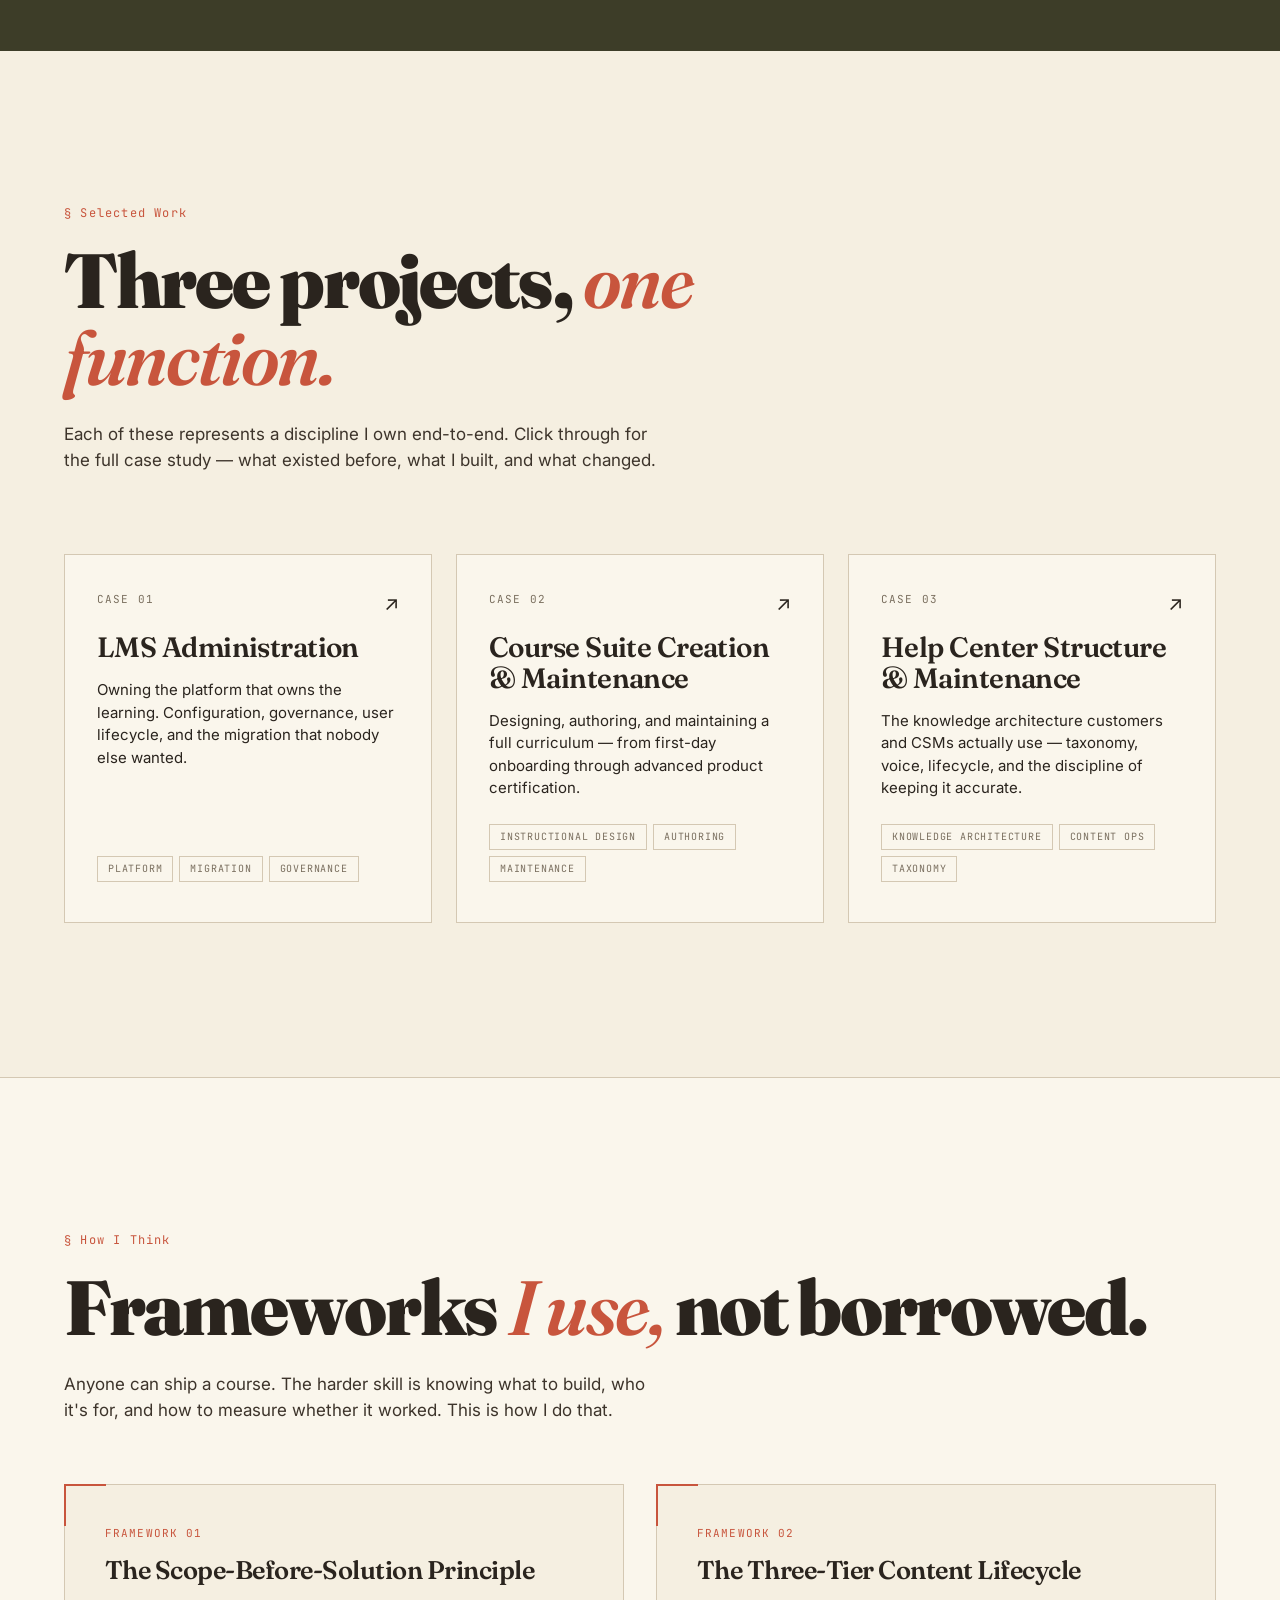
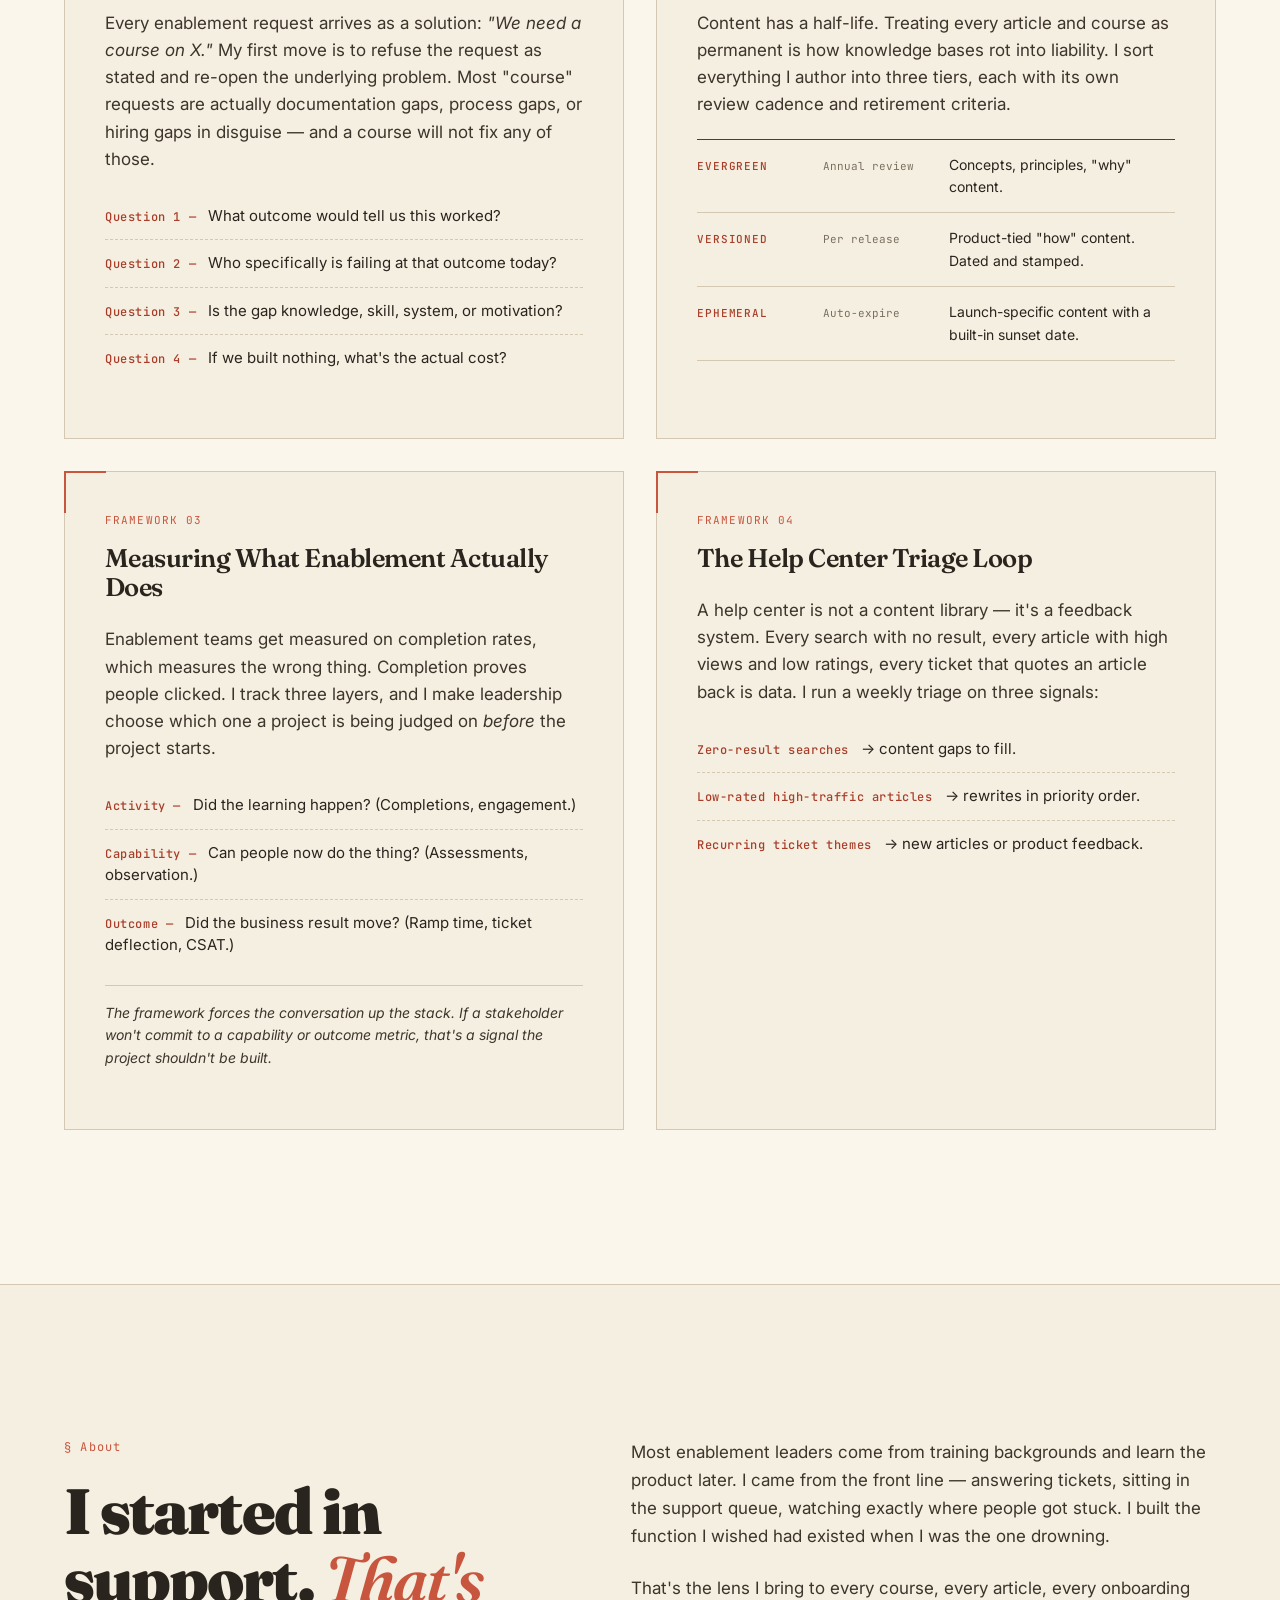
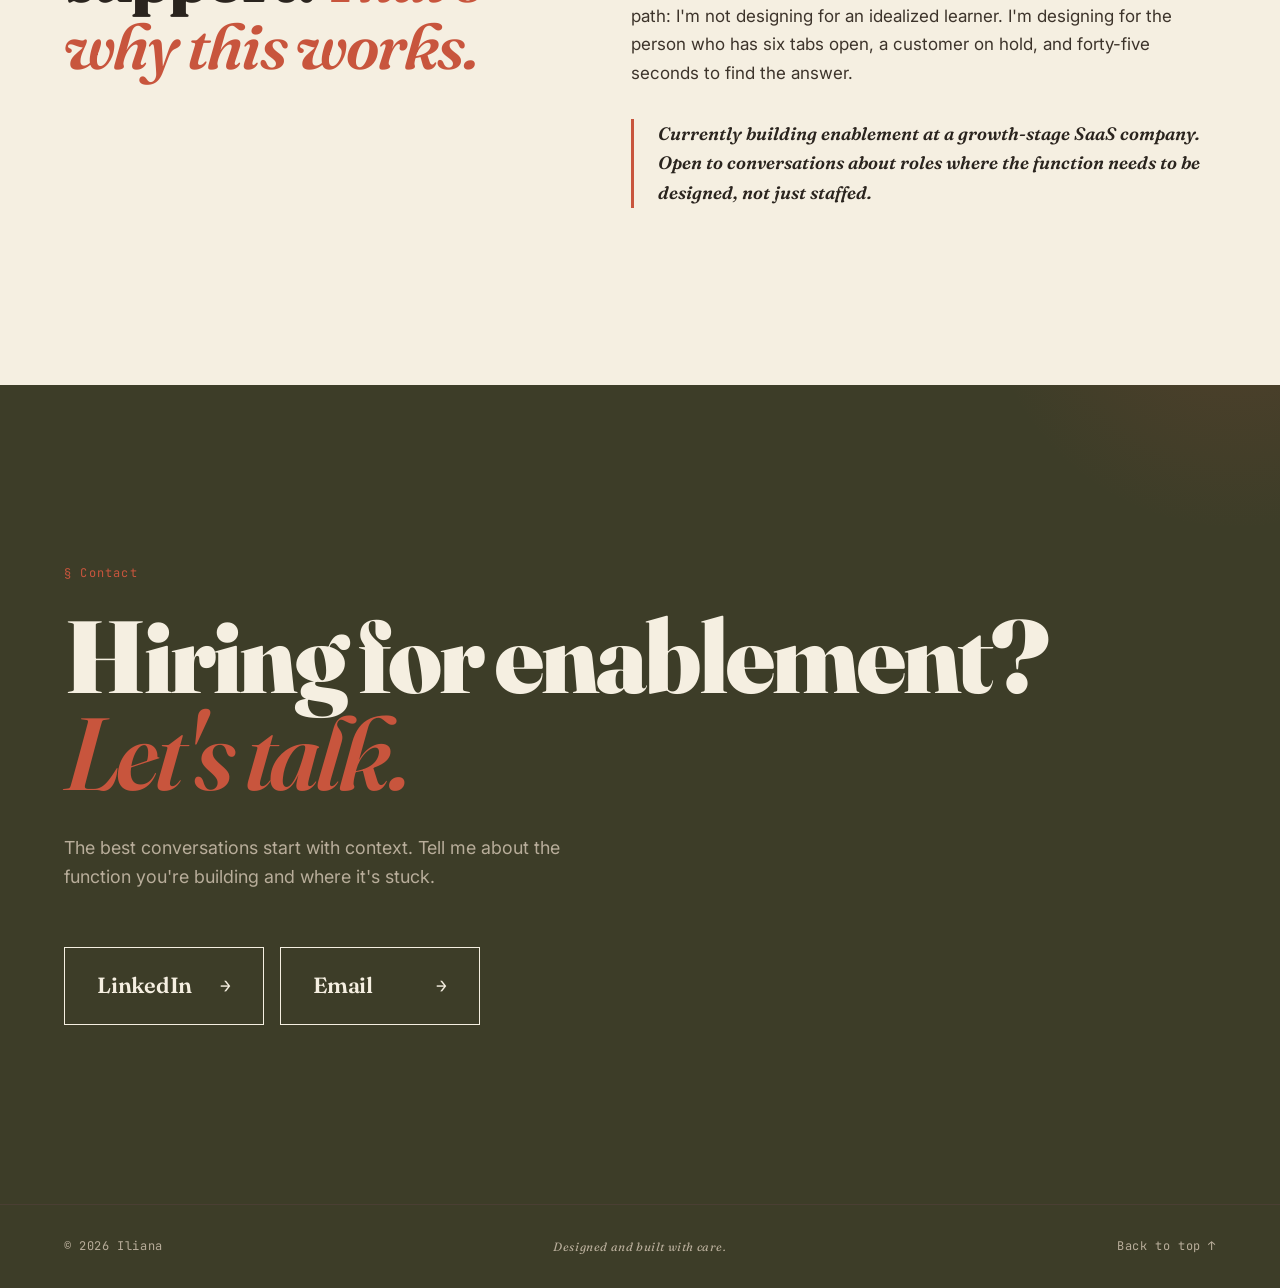
==== commit 34822666: "Add files via upload" ====
--- a/index.html
+++ b/index.html
@@ -15,7 +15,10 @@
 <!-- TOP NAV -->
 <nav class="nav">
   <div class="nav-inner">
-    <a href="#top" class="nav-mark">IL<span class="dot">●</span></a>
+    <a href="#top" class="nav-mark">
+      <img src="avatar.jpg" alt="Iliana" class="nav-avatar">
+      IL<span class="dot">●</span>
+    </a>
     <ul class="nav-links">
       <li><a href="#work">Work</a></li>
       <li><a href="#frameworks">Frameworks</a></li>
--- a/styles.css
+++ b/styles.css
@@ -4,17 +4,20 @@
    ========================================================================== */
 
 :root {
-  --ink: #0a0a0a;
-  --ink-soft: #1a1a1a;
-  --bone: #f4f1ea;
-  --bone-soft: #ebe7dd;
-  --paper: #fafaf7;
-  --rule: #2a2a2a;
-  --rule-light: #d6d1c4;
-  --accent: #ff4d2e;
-  --accent-deep: #d93a1e;
-  --muted: #6b6b6b;
-  --muted-light: #a8a8a8;
+  /* Earthy palette: terracotta accent, deep olive for dark sections, warm cream backgrounds */
+  --ink: #2a241e;          /* deep charcoal-brown, softer than black */
+  --ink-soft: #3d342b;     /* slightly lighter brown for body text */
+  --bone: #f5efe1;         /* warm cream — main background */
+  --bone-soft: #ece4d2;    /* slightly deeper cream */
+  --paper: #faf6ec;        /* lightest cream — for cards */
+  --rule: #4a3f33;         /* dark brown rule for dark sections */
+  --rule-light: #d4c8b3;   /* soft olive-cream rule */
+  --accent: #c8553d;       /* terracotta — the star */
+  --accent-deep: #a83e29;  /* deeper terracotta for hover/text */
+  --olive: #5a5a3d;        /* deep olive — for dark contact section */
+  --olive-deep: #3d3d28;   /* deepest olive */
+  --muted: #7a6f5f;        /* warm muted brown */
+  --muted-light: #b8ad9a;  /* light muted on dark backgrounds */
 
   --serif: 'Fraunces', 'Times New Roman', serif;
   --sans: 'Inter', system-ui, sans-serif;
@@ -67,8 +70,22 @@
   font-size: 22px;
   letter-spacing: -0.02em;
   display: flex;
-  align-items: baseline;
-  gap: 2px;
+  align-items: center;
+  gap: 12px;
+}
+
+.nav-avatar {
+  width: 38px;
+  height: 38px;
+  border-radius: 50%;
+  object-fit: cover;
+  border: 2px solid var(--accent);
+  transition: transform 0.3s ease, border-color 0.3s ease;
+}
+
+.nav-mark:hover .nav-avatar {
+  transform: scale(1.05);
+  border-color: var(--accent-deep);
 }
 
 .nav-mark .dot {
@@ -269,7 +286,7 @@
 
 /* ============== STRIP ============== */
 .strip {
-  background: var(--ink);
+  background: var(--olive-deep);
   color: var(--bone);
   padding: clamp(80px, 10vw, 140px) 0;
 }
@@ -621,7 +638,7 @@
 
 /* ============== CONTACT ============== */
 .contact {
-  background: var(--ink);
+  background: var(--olive-deep);
   color: var(--bone);
   padding: clamp(120px, 14vw, 200px) var(--gutter);
   position: relative;
@@ -711,7 +728,7 @@
 
 /* ============== FOOTER ============== */
 .footer {
-  background: var(--ink);
+  background: var(--olive-deep);
   color: var(--muted-light);
   border-top: 1px solid var(--rule);
   padding: 32px 0;
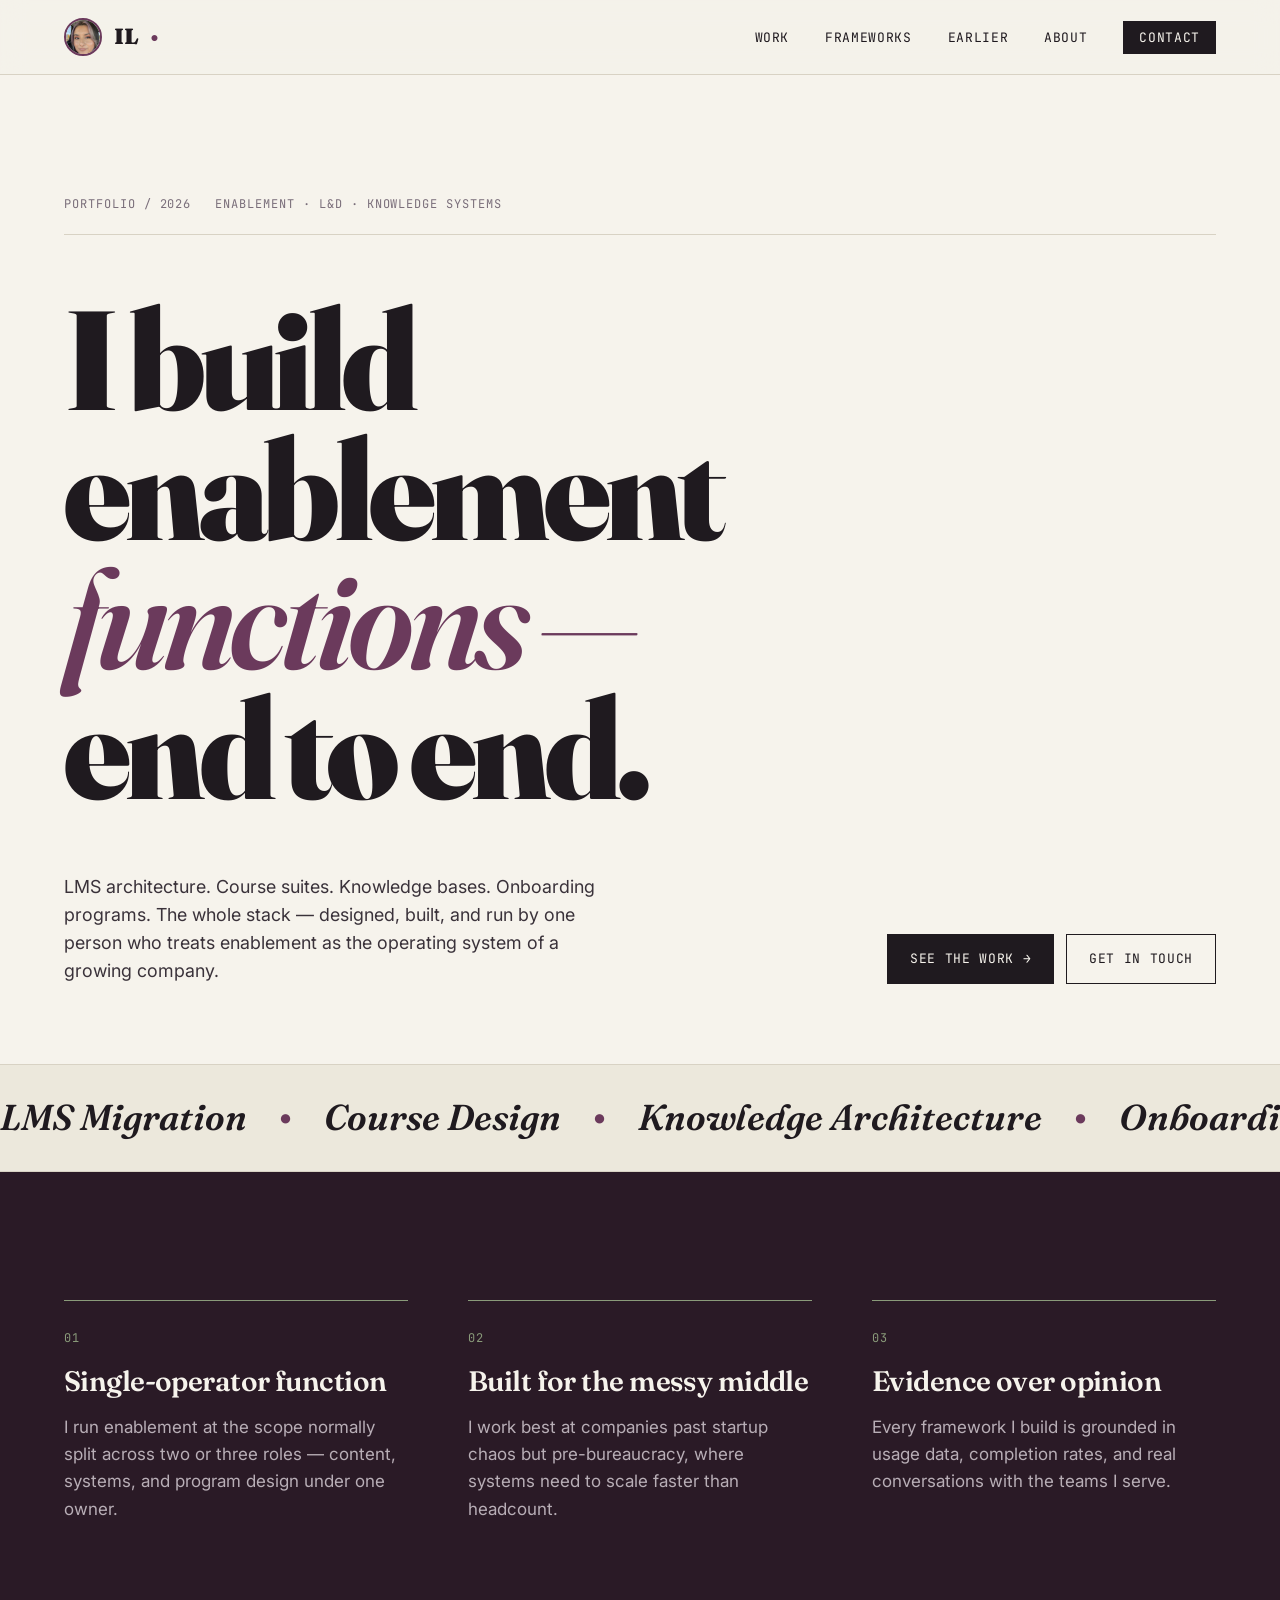
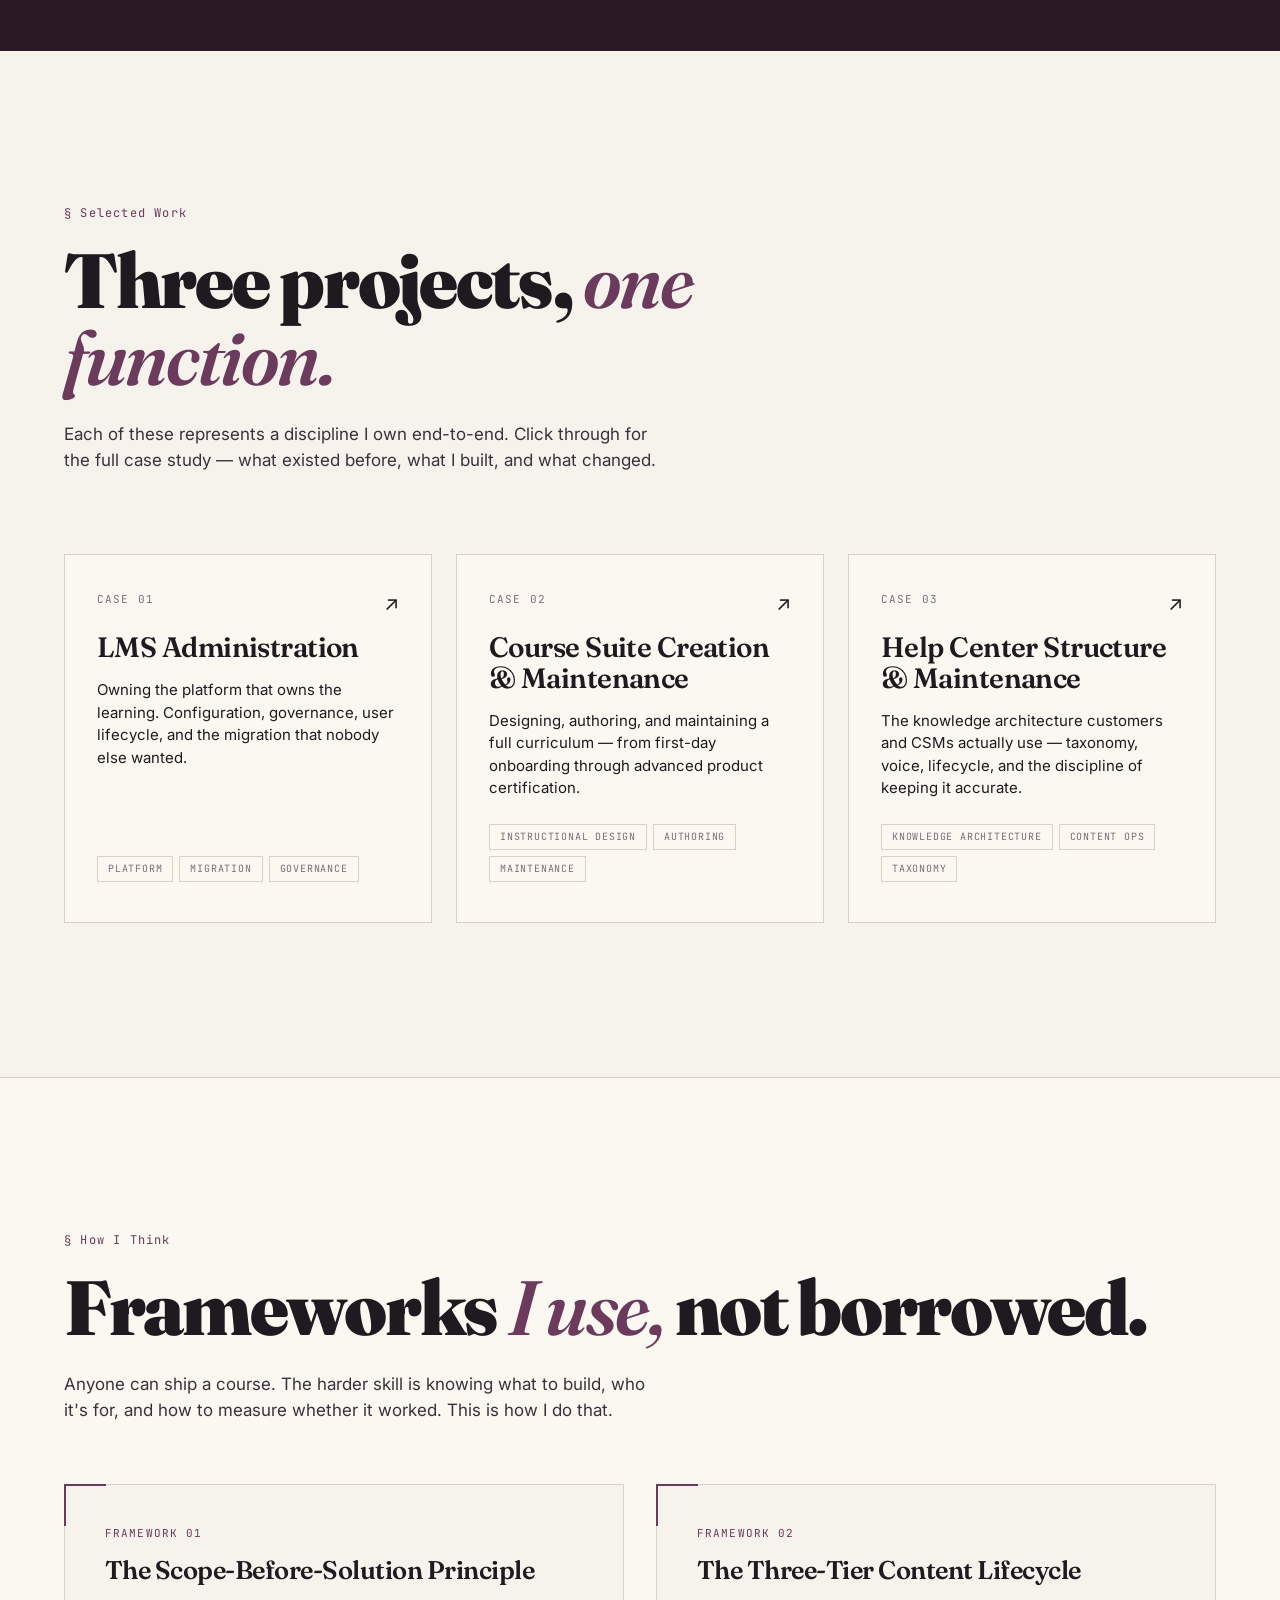
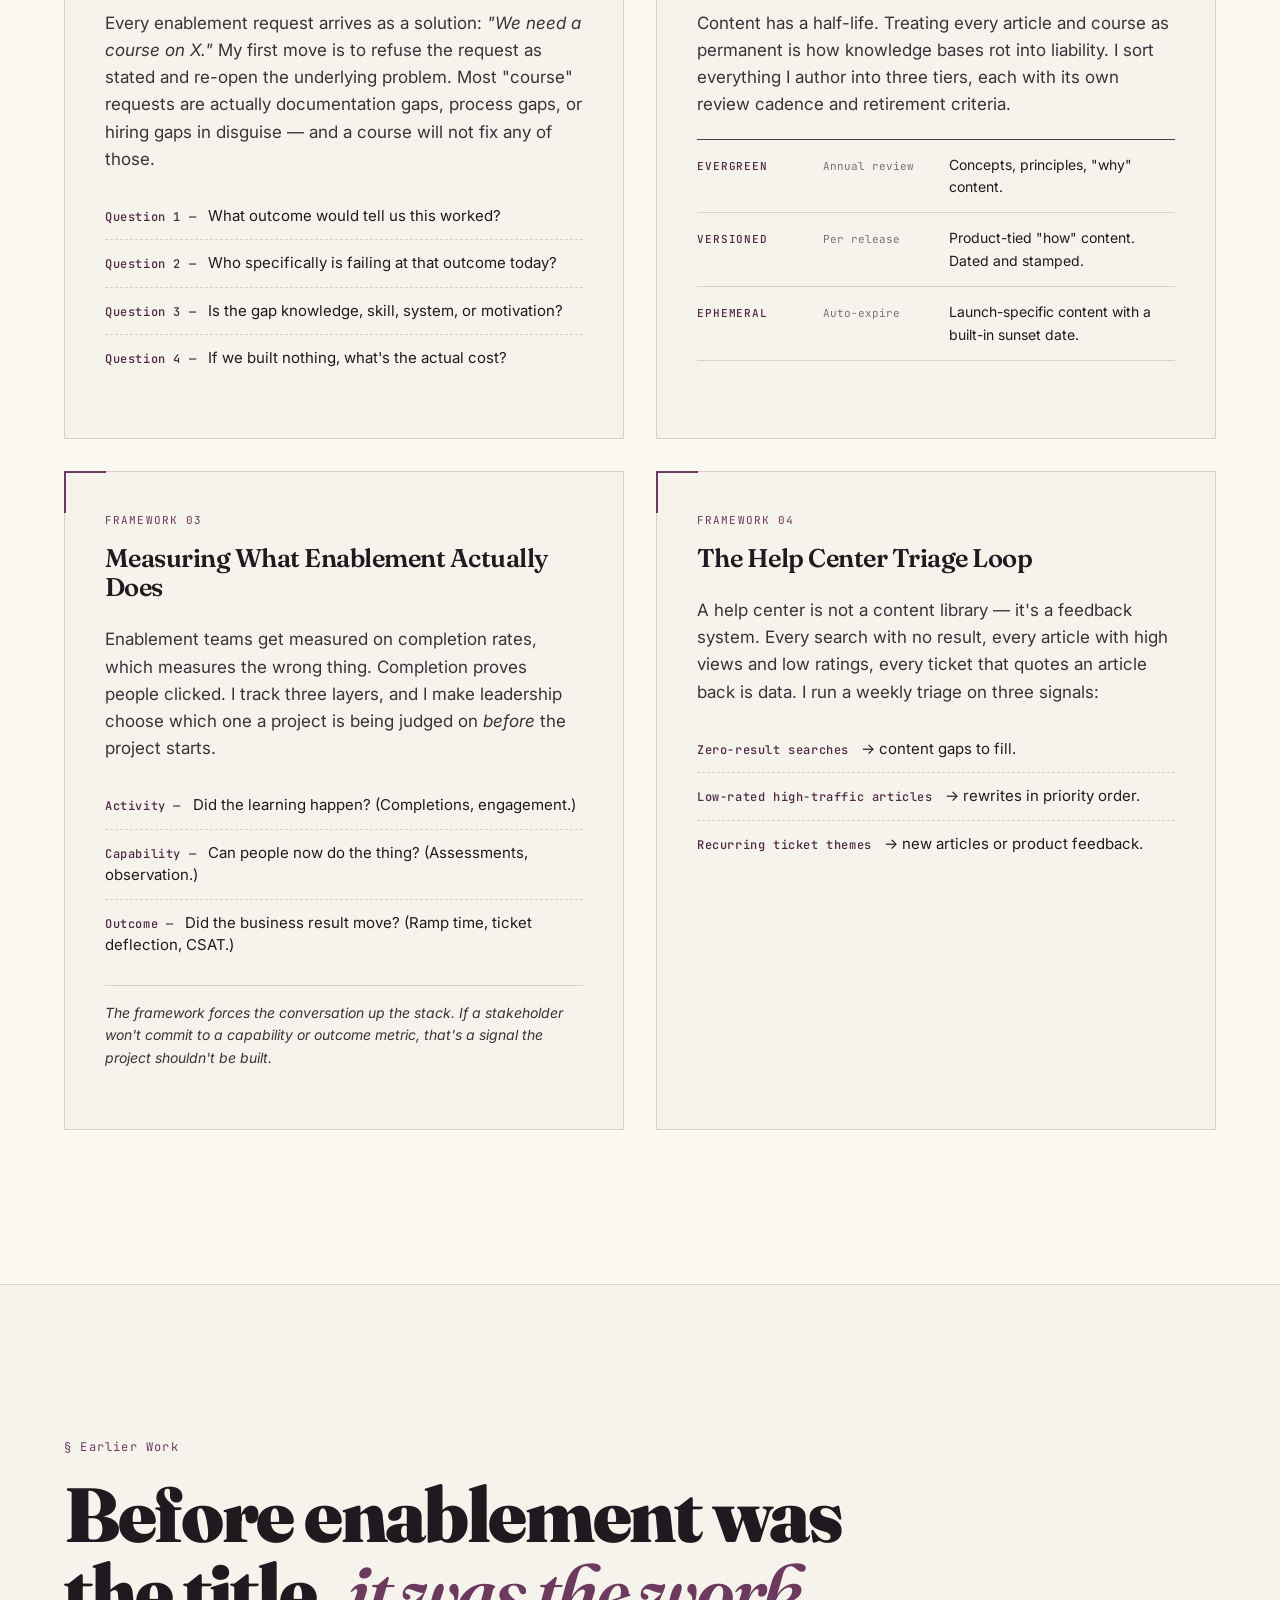
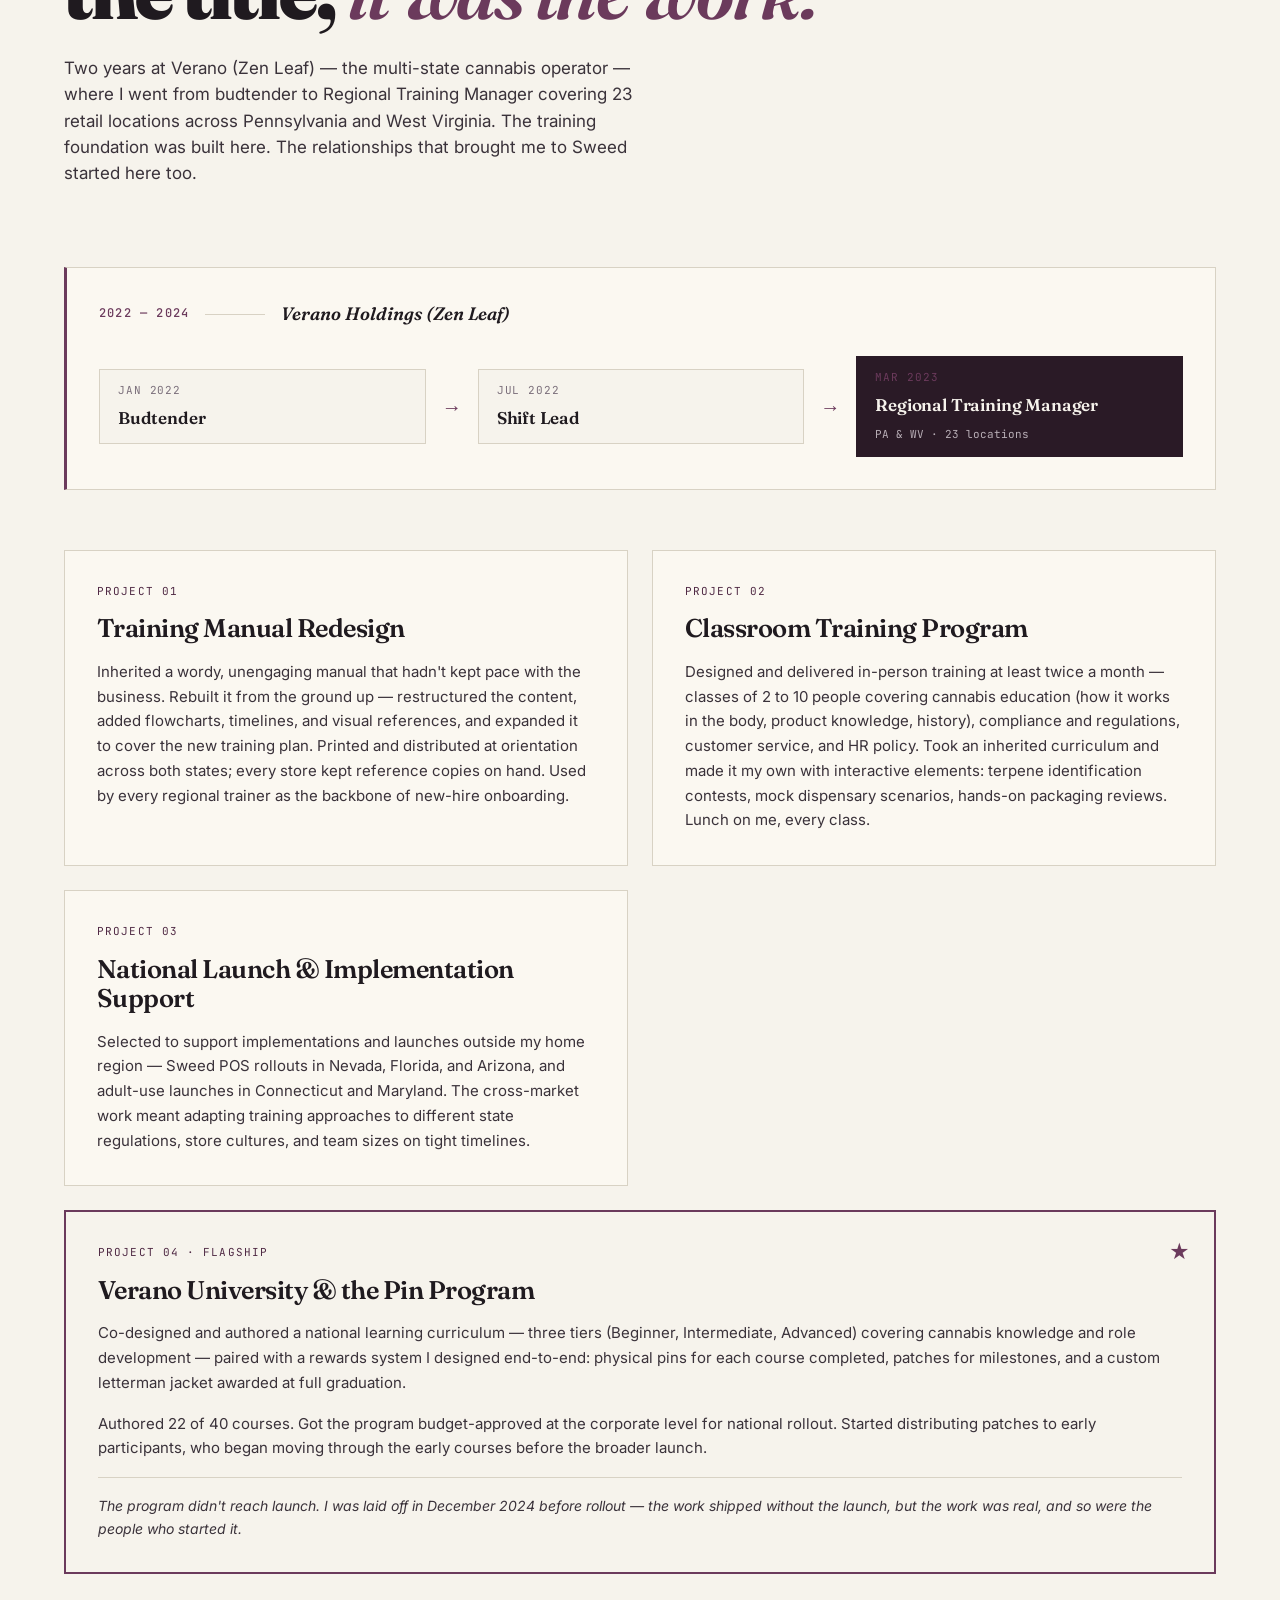
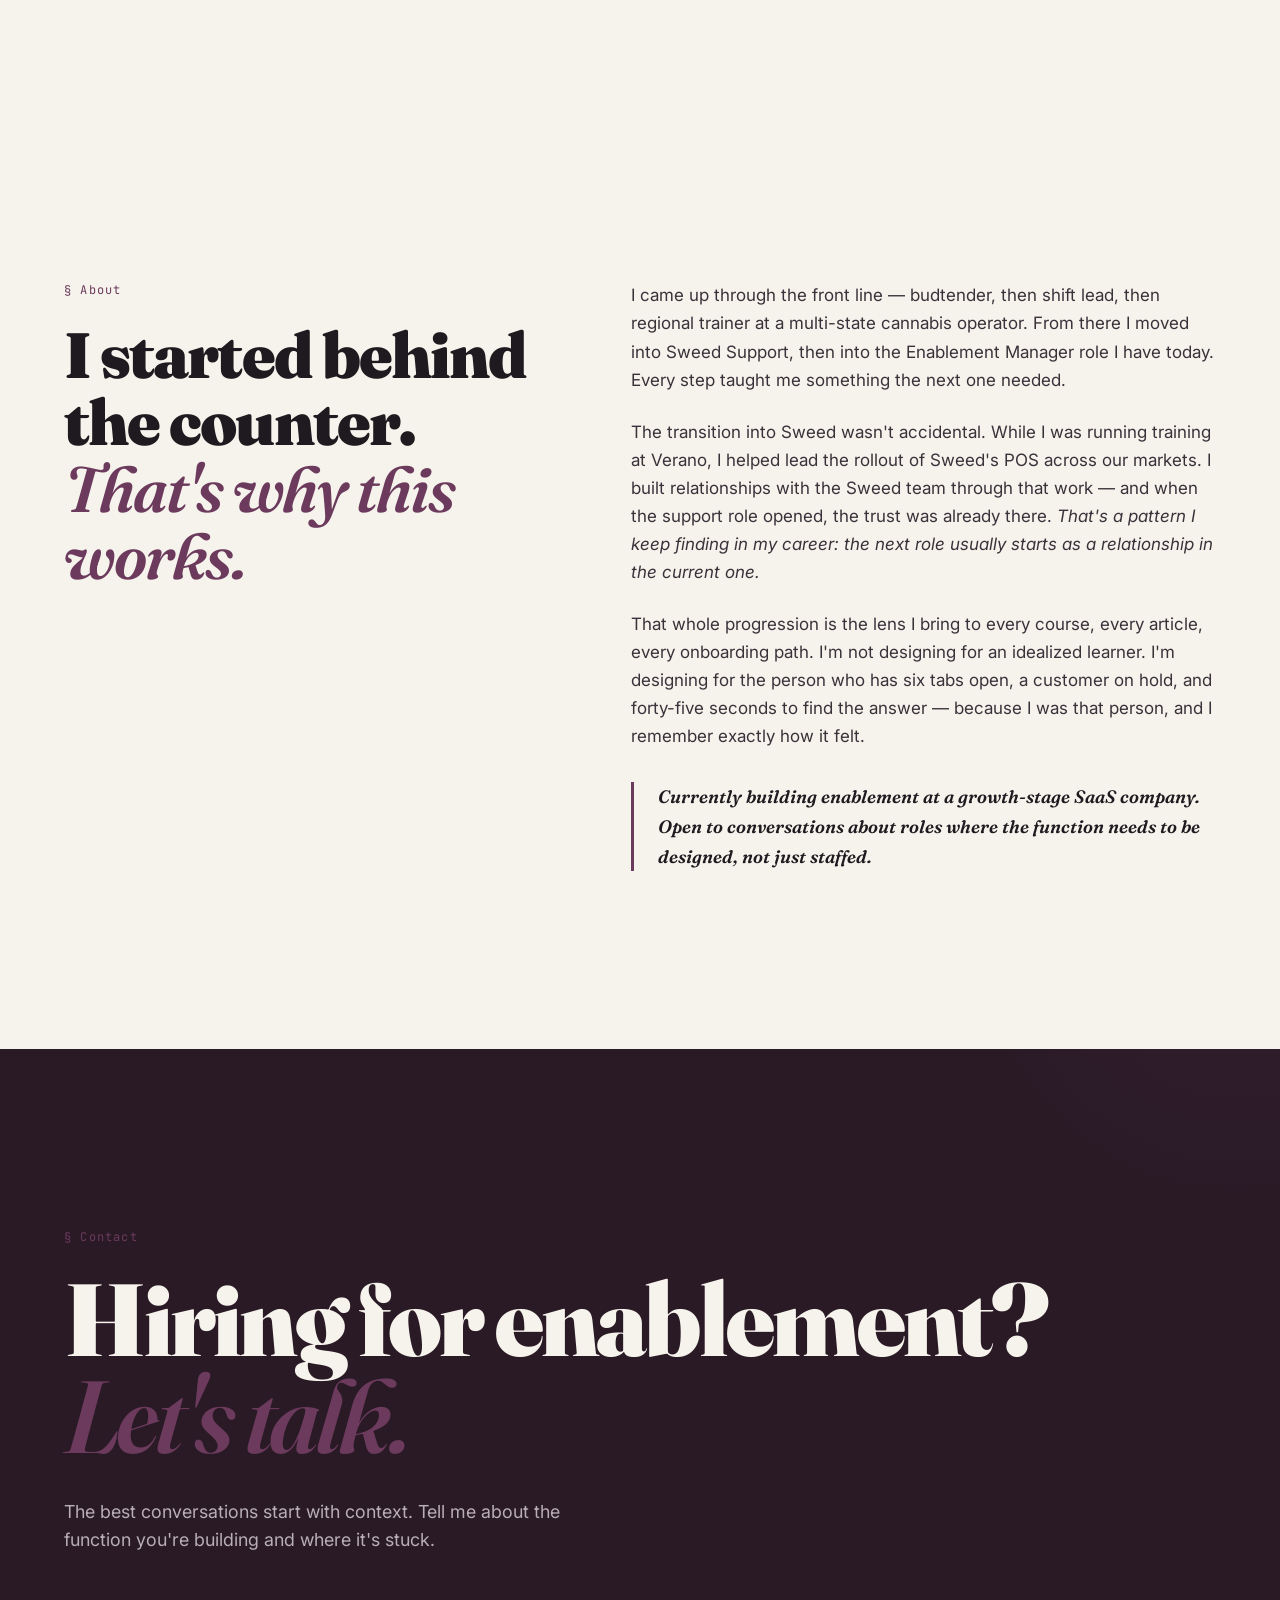
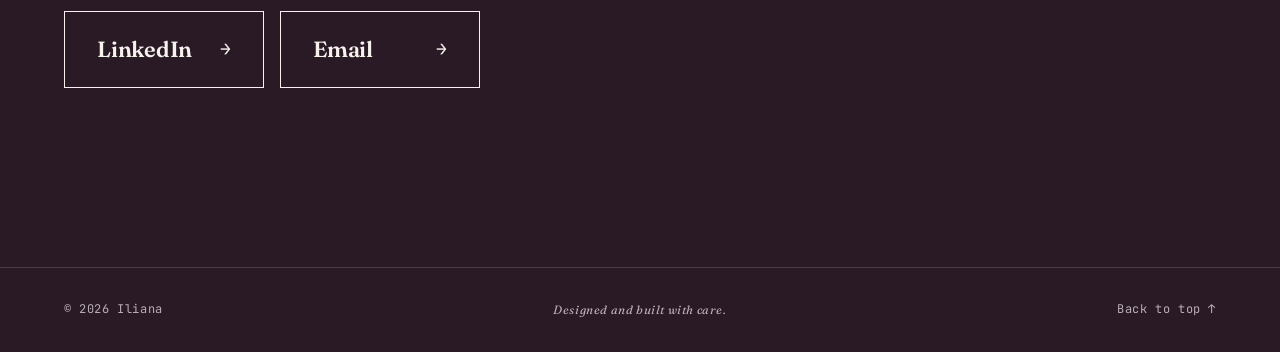
==== commit 8245a4aa: "Add files via upload" ====
--- a/index.html
+++ b/index.html
@@ -22,6 +22,7 @@
     <ul class="nav-links">
       <li><a href="#work">Work</a></li>
       <li><a href="#frameworks">Frameworks</a></li>
+      <li><a href="#earlier">Earlier</a></li>
       <li><a href="#about">About</a></li>
       <li><a href="#contact" class="nav-cta">Contact</a></li>
     </ul>
@@ -248,25 +249,140 @@
   </div>
 </section>
 
+<!-- EARLIER WORK -->
+<section id="earlier" class="earlier">
+  <div class="section-head">
+    <span class="kicker">§ Earlier Work</span>
+    <h2 class="section-title">Before enablement was the title, <em>it was the work.</em></h2>
+    <p class="section-lede">
+      Two years at Verano (Zen Leaf) — the multi-state cannabis operator —
+      where I went from budtender to Regional Training Manager covering 23
+      retail locations across Pennsylvania and West Virginia. The training
+      foundation was built here. The relationships that brought me to Sweed
+      started here too.
+    </p>
+  </div>
+
+  <div class="earlier-arc">
+    <div class="arc-meta">
+      <span class="arc-label">2022 — 2024</span>
+      <span class="arc-divider"></span>
+      <span class="arc-company">Verano Holdings (Zen Leaf)</span>
+    </div>
+
+    <div class="arc-progression">
+      <div class="arc-step">
+        <span class="arc-year">JAN 2022</span>
+        <span class="arc-role">Budtender</span>
+      </div>
+      <div class="arc-arrow">→</div>
+      <div class="arc-step">
+        <span class="arc-year">JUL 2022</span>
+        <span class="arc-role">Shift Lead</span>
+      </div>
+      <div class="arc-arrow">→</div>
+      <div class="arc-step arc-step-current">
+        <span class="arc-year">MAR 2023</span>
+        <span class="arc-role">Regional Training Manager</span>
+        <span class="arc-scope">PA &amp; WV · 23 locations</span>
+      </div>
+    </div>
+  </div>
+
+  <div class="earlier-grid">
+
+    <article class="earlier-card">
+      <span class="earlier-num">PROJECT 01</span>
+      <h3>Training Manual Redesign</h3>
+      <p>
+        Inherited a wordy, unengaging manual that hadn't kept pace with the
+        business. Rebuilt it from the ground up — restructured the content,
+        added flowcharts, timelines, and visual references, and expanded it
+        to cover the new training plan. Printed and distributed at orientation
+        across both states; every store kept reference copies on hand. Used by
+        every regional trainer as the backbone of new-hire onboarding.
+      </p>
+    </article>
+
+    <article class="earlier-card">
+      <span class="earlier-num">PROJECT 02</span>
+      <h3>Classroom Training Program</h3>
+      <p>
+        Designed and delivered in-person training at least twice a month — classes
+        of 2 to 10 people covering cannabis education (how it works in the body,
+        product knowledge, history), compliance and regulations, customer service,
+        and HR policy. Took an inherited curriculum and made it my own with
+        interactive elements: terpene identification contests, mock dispensary
+        scenarios, hands-on packaging reviews. Lunch on me, every class.
+      </p>
+    </article>
+
+    <article class="earlier-card">
+      <span class="earlier-num">PROJECT 03</span>
+      <h3>National Launch &amp; Implementation Support</h3>
+      <p>
+        Selected to support implementations and launches outside my home region —
+        Sweed POS rollouts in Nevada, Florida, and Arizona, and adult-use launches
+        in Connecticut and Maryland. The cross-market work meant adapting training
+        approaches to different state regulations, store cultures, and team
+        sizes on tight timelines.
+      </p>
+    </article>
+
+    <article class="earlier-card earlier-card-feature">
+      <span class="earlier-num">PROJECT 04 · FLAGSHIP</span>
+      <h3>Verano University &amp; the Pin Program</h3>
+      <p>
+        Co-designed and authored a national learning curriculum — three tiers
+        (Beginner, Intermediate, Advanced) covering cannabis knowledge and role
+        development — paired with a rewards system I designed end-to-end:
+        physical pins for each course completed, patches for milestones, and
+        a custom letterman jacket awarded at full graduation.
+      </p>
+      <p>
+        Authored 22 of 40 courses. Got the program budget-approved at the
+        corporate level for national rollout. Started distributing patches
+        to early participants, who began moving through the early courses
+        before the broader launch.
+      </p>
+      <p class="earlier-coda">
+        The program didn't reach launch. I was laid off in December 2024
+        before rollout — the work shipped without the launch, but the work
+        was real, and so were the people who started it.
+      </p>
+    </article>
+
+  </div>
+</section>
+
 <!-- ABOUT -->
 <section id="about" class="about">
   <div class="about-grid">
     <div class="about-left">
       <span class="kicker">§ About</span>
-      <h2>I started in support. <em>That's why this works.</em></h2>
+      <h2>I started behind the counter. <em>That's why this works.</em></h2>
     </div>
     <div class="about-right">
       <p>
-        Most enablement leaders come from training backgrounds and learn the
-        product later. I came from the front line — answering tickets, sitting
-        in the support queue, watching exactly where people got stuck. I built
-        the function I wished had existed when I was the one drowning.
-      </p>
-      <p>
-        That's the lens I bring to every course, every article, every onboarding
-        path: I'm not designing for an idealized learner. I'm designing for the
-        person who has six tabs open, a customer on hold, and forty-five seconds
-        to find the answer.
+        I came up through the front line — budtender, then shift lead, then
+        regional trainer at a multi-state cannabis operator. From there I moved
+        into Sweed Support, then into the Enablement Manager role I have today.
+        Every step taught me something the next one needed.
+      </p>
+      <p>
+        The transition into Sweed wasn't accidental. While I was running training
+        at Verano, I helped lead the rollout of Sweed's POS across our markets.
+        I built relationships with the Sweed team through that work — and when
+        the support role opened, the trust was already there. <em>That's a
+        pattern I keep finding in my career: the next role usually starts as a
+        relationship in the current one.</em>
+      </p>
+      <p>
+        That whole progression is the lens I bring to every course, every
+        article, every onboarding path. I'm not designing for an idealized
+        learner. I'm designing for the person who has six tabs open, a customer
+        on hold, and forty-five seconds to find the answer — because I was
+        that person, and I remember exactly how it felt.
       </p>
       <p class="about-coda">
         Currently building enablement at a growth-stage SaaS company. Open to
--- a/styles.css
+++ b/styles.css
@@ -4,20 +4,21 @@
    ========================================================================== */
 
 :root {
-  /* Earthy palette: terracotta accent, deep olive for dark sections, warm cream backgrounds */
-  --ink: #2a241e;          /* deep charcoal-brown, softer than black */
-  --ink-soft: #3d342b;     /* slightly lighter brown for body text */
-  --bone: #f5efe1;         /* warm cream — main background */
-  --bone-soft: #ece4d2;    /* slightly deeper cream */
-  --paper: #faf6ec;        /* lightest cream — for cards */
-  --rule: #4a3f33;         /* dark brown rule for dark sections */
-  --rule-light: #d4c8b3;   /* soft olive-cream rule */
-  --accent: #c8553d;       /* terracotta — the star */
-  --accent-deep: #a83e29;  /* deeper terracotta for hover/text */
-  --olive: #5a5a3d;        /* deep olive — for dark contact section */
-  --olive-deep: #3d3d28;   /* deepest olive */
-  --muted: #7a6f5f;        /* warm muted brown */
-  --muted-light: #b8ad9a;  /* light muted on dark backgrounds */
+  /* Plum + sage + warm off-white palette */
+  --ink: #1f1a1f;          /* near-black with plum warmth */
+  --ink-soft: #3a323a;     /* warm dark for body text */
+  --bone: #f6f3ec;         /* warm off-white background */
+  --bone-soft: #ece8dc;    /* slightly deeper off-white */
+  --paper: #fbf8f1;        /* lightest off-white for cards */
+  --rule: #4a3d48;         /* dark plum-tinted rule for dark sections */
+  --rule-light: #d8d2c4;   /* soft warm rule */
+  --accent: #6b3a5c;       /* deep plum — the star */
+  --accent-deep: #4f2944;  /* darker plum for hover/text */
+  --olive: #8a9b7a;        /* sage green — secondary accent */
+  --olive-deep: #2a1a26;   /* deepest plum for dark sections */
+  --sage-deep: #6b7d5d;    /* deeper sage for accents on dark backgrounds */
+  --muted: #7a6e7a;        /* warm muted plum-grey */
+  --muted-light: #b8aeb6;  /* light muted on dark backgrounds */
 
   --serif: 'Fraunces', 'Times New Roman', serif;
   --sans: 'Inter', system-ui, sans-serif;
@@ -303,13 +304,13 @@
 .strip-block {
   position: relative;
   padding-top: 28px;
-  border-top: 1px solid var(--accent);
+  border-top: 1px solid var(--olive);
 }
 
 .strip-num {
   font-family: var(--mono);
   font-size: 12px;
-  color: var(--accent);
+  color: var(--olive);
   letter-spacing: 0.1em;
   display: block;
   margin-bottom: 16px;
@@ -588,6 +589,184 @@
   font-family: var(--mono);
   font-size: 11px;
   color: var(--muted);
+}
+
+/* ============== EARLIER WORK ============== */
+.earlier {
+  max-width: var(--container);
+  margin: 0 auto;
+  padding: clamp(100px, 12vw, 160px) var(--gutter);
+}
+
+.earlier-arc {
+  margin-bottom: 60px;
+  padding: 32px;
+  background: var(--paper);
+  border: 1px solid var(--rule-light);
+  border-left: 3px solid var(--accent);
+}
+
+.arc-meta {
+  display: flex;
+  align-items: center;
+  gap: 16px;
+  margin-bottom: 28px;
+  flex-wrap: wrap;
+}
+
+.arc-label {
+  font-family: var(--mono);
+  font-size: 12px;
+  letter-spacing: 0.1em;
+  color: var(--accent);
+  font-weight: 500;
+}
+
+.arc-divider {
+  flex: 1;
+  height: 1px;
+  background: var(--rule-light);
+  min-width: 20px;
+  max-width: 60px;
+}
+
+.arc-company {
+  font-family: var(--serif);
+  font-style: italic;
+  font-weight: 600;
+  font-size: 18px;
+  color: var(--ink);
+}
+
+.arc-progression {
+  display: flex;
+  align-items: center;
+  gap: 16px;
+  flex-wrap: wrap;
+}
+
+.arc-step {
+  display: flex;
+  flex-direction: column;
+  gap: 4px;
+  padding: 12px 18px;
+  background: var(--bone);
+  border: 1px solid var(--rule-light);
+  flex: 1;
+  min-width: 180px;
+}
+
+.arc-step-current {
+  background: var(--olive-deep);
+  color: var(--bone);
+  border-color: var(--olive-deep);
+}
+
+.arc-year {
+  font-family: var(--mono);
+  font-size: 11px;
+  letter-spacing: 0.08em;
+  color: var(--muted);
+}
+
+.arc-step-current .arc-year {
+  color: var(--accent);
+}
+
+.arc-role {
+  font-family: var(--serif);
+  font-weight: 600;
+  font-size: 17px;
+  letter-spacing: -0.01em;
+}
+
+.arc-scope {
+  font-family: var(--mono);
+  font-size: 11px;
+  color: var(--muted-light);
+  margin-top: 4px;
+}
+
+.arc-arrow {
+  font-family: var(--serif);
+  font-size: 20px;
+  color: var(--accent);
+  font-weight: 600;
+}
+
+.earlier-grid {
+  display: grid;
+  grid-template-columns: repeat(2, 1fr);
+  gap: 24px;
+}
+
+.earlier-card {
+  background: var(--paper);
+  border: 1px solid var(--rule-light);
+  padding: 32px;
+  position: relative;
+  transition: all 0.3s cubic-bezier(0.2, 0.8, 0.2, 1);
+}
+
+.earlier-card:hover {
+  border-color: var(--accent);
+  transform: translate(-2px, -2px);
+  box-shadow: 4px 4px 0 var(--rule-light);
+}
+
+.earlier-card-feature {
+  grid-column: 1 / -1;
+  background: var(--bone);
+  border: 2px solid var(--accent);
+  position: relative;
+}
+
+.earlier-card-feature::before {
+  content: '★';
+  position: absolute;
+  top: 24px;
+  right: 24px;
+  color: var(--accent);
+  font-size: 20px;
+}
+
+.earlier-num {
+  font-family: var(--mono);
+  font-size: 11px;
+  letter-spacing: 0.1em;
+  color: var(--accent-deep);
+  display: block;
+  margin-bottom: 14px;
+}
+
+.earlier-card h3 {
+  font-family: var(--serif);
+  font-weight: 600;
+  font-size: clamp(22px, 2vw, 28px);
+  line-height: 1.15;
+  letter-spacing: -0.02em;
+  margin-bottom: 16px;
+  color: var(--ink);
+}
+
+.earlier-card p {
+  font-size: 15px;
+  line-height: 1.65;
+  color: var(--ink-soft);
+  margin-bottom: 16px;
+}
+
+.earlier-card p:last-child {
+  margin-bottom: 0;
+}
+
+.earlier-coda {
+  font-style: italic;
+  color: var(--muted);
+  font-size: 14px !important;
+  padding-top: 16px;
+  border-top: 1px solid var(--rule-light);
+  margin-top: 8px;
 }
 
 /* ============== ABOUT ============== */
